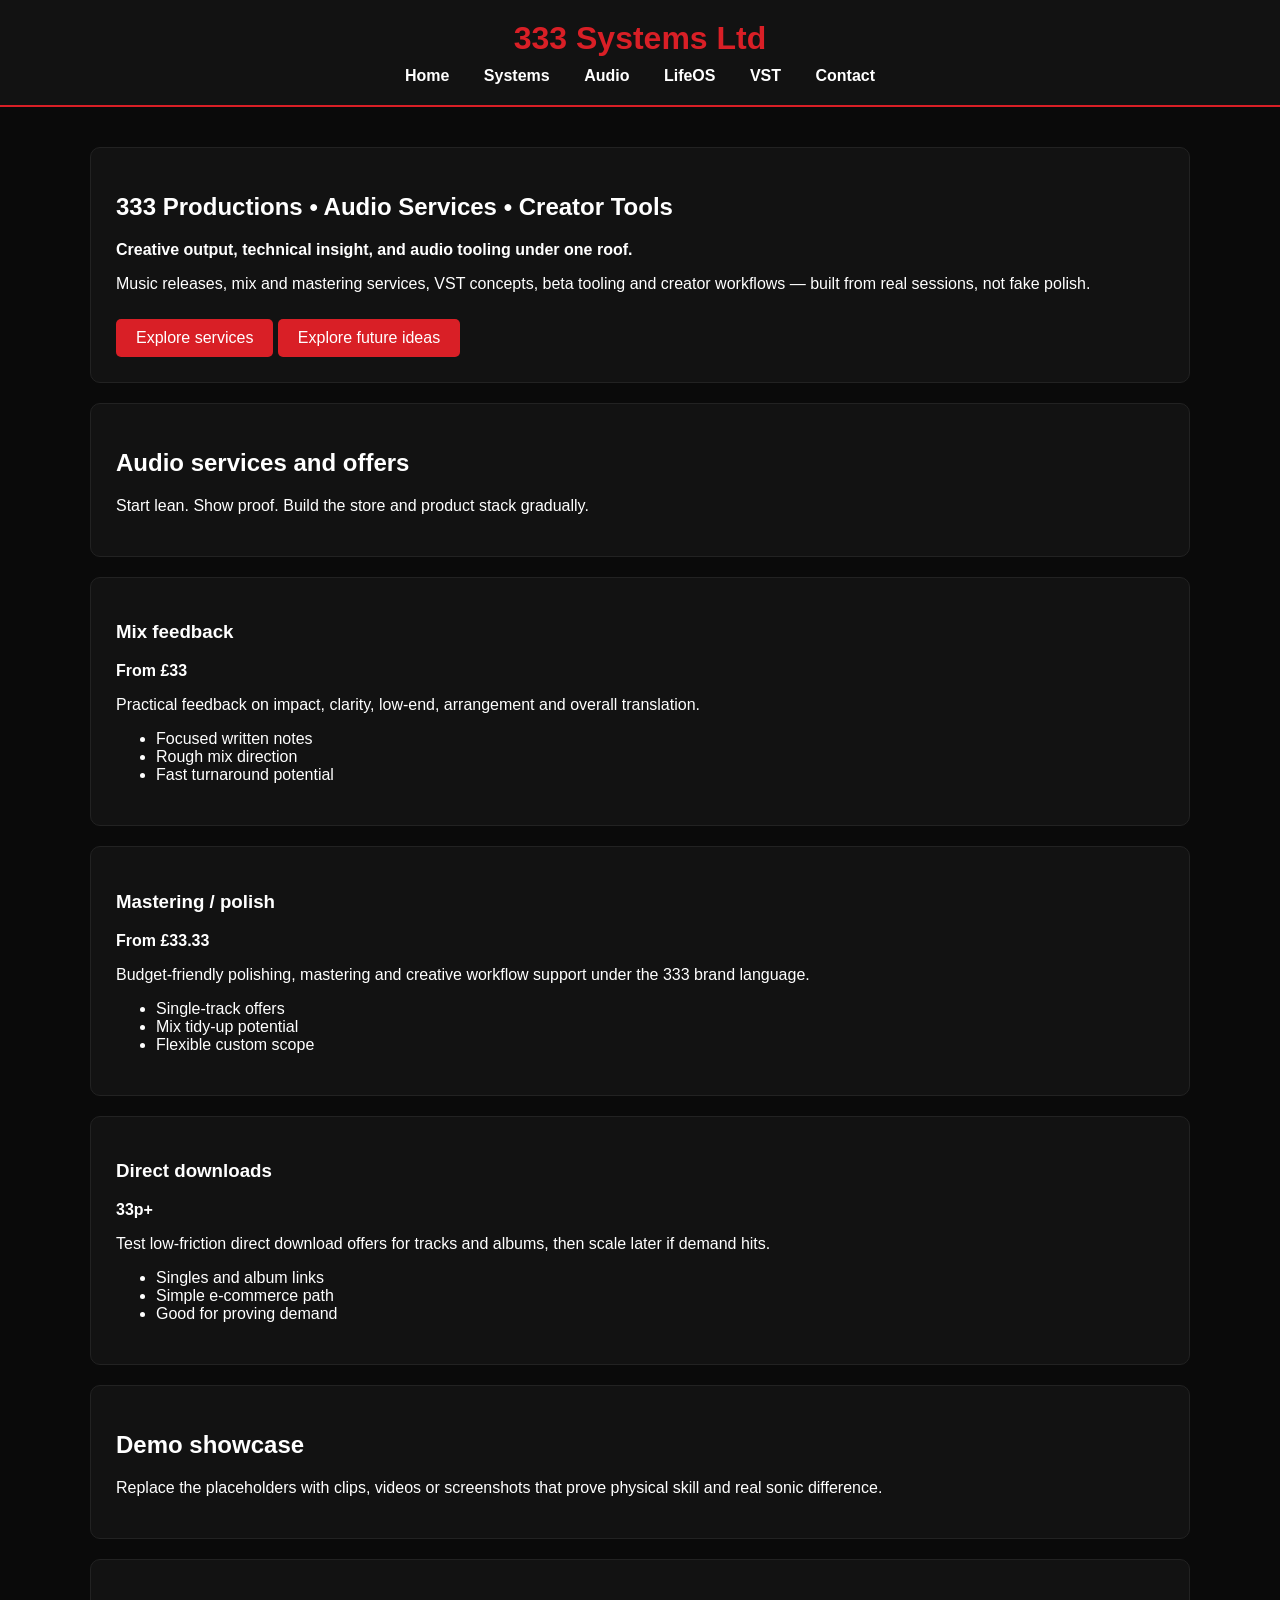
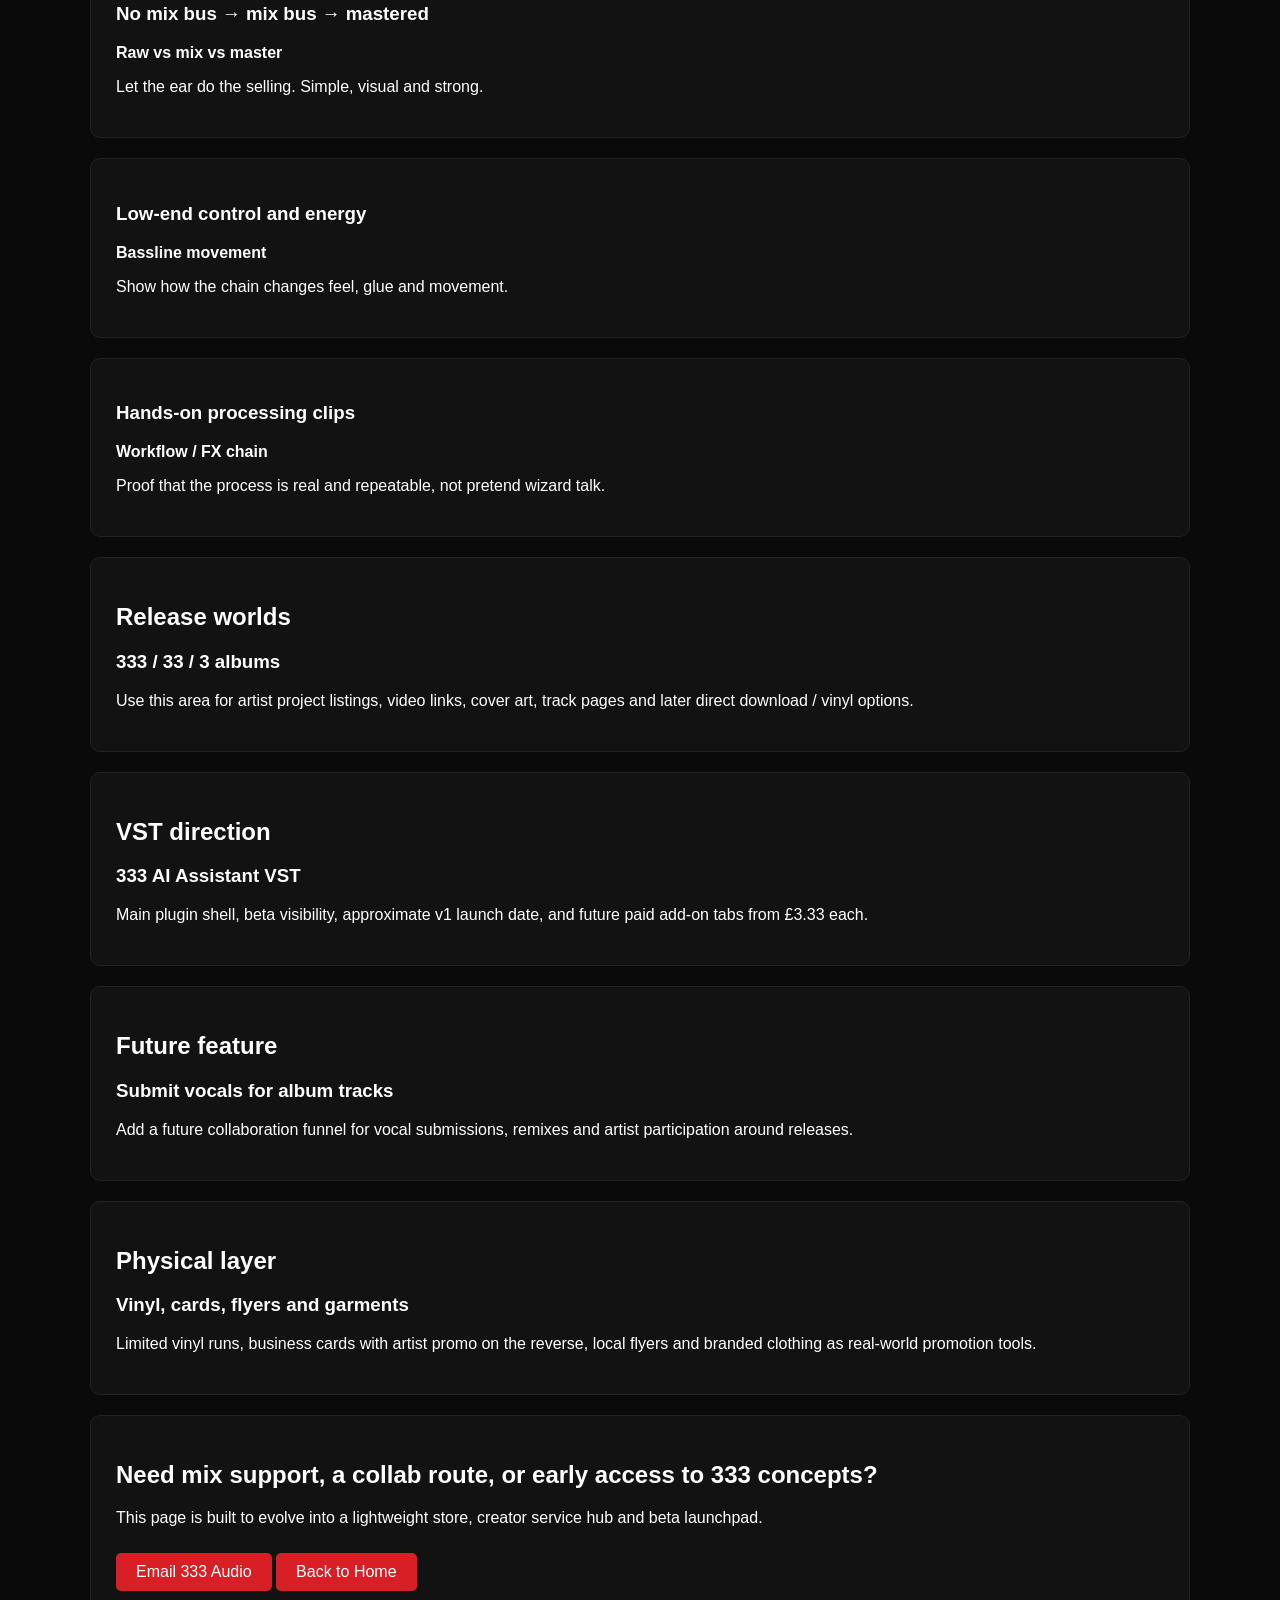
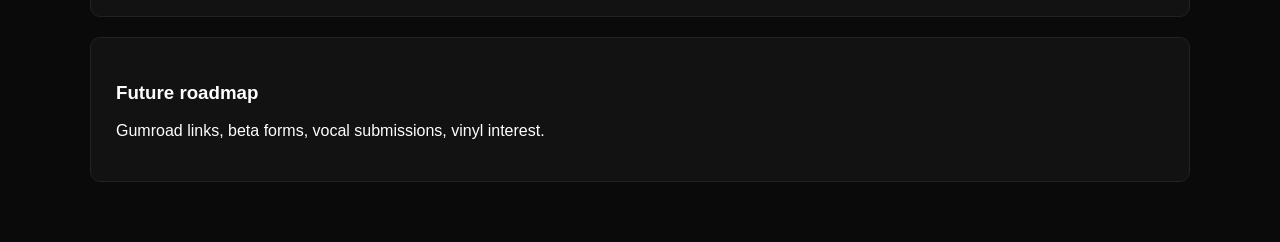
==== audio.html @ e54ff7f5 "Update audio.html" ====
<!DOCTYPE html>
<html lang="en">
<head>
    <meta charset="UTF-8">
    <meta name="viewport" content="width=device-width, initial-scale=1.0">
    <title>Audio - 333 Systems Ltd</title>
    <link rel="stylesheet" href="style.css">
</head>
<body>

<header>
    <h1>333 Systems Ltd</h1>
    <nav>
        <a href="index.html">Home</a>
        <a href="systems.html">Systems</a>
        <a href="audio.html">Audio</a>
        <a href="lifeos.html">LifeOS</a>
        <a href="vst.html">VST</a>
        <a href="contact.html">Contact</a>
    </nav>
</header>

<div class="container">

    <div class="card">
        <h2>333 Productions • Audio Services • Creator Tools</h2>
        <p><strong>Creative output, technical insight, and audio tooling under one roof.</strong></p>
        <p>Music releases, mix and mastering services, VST concepts, beta tooling and creator workflows — built from real sessions, not fake polish.</p>
        <a class="button" href="#services">Explore services</a>
        <a class="button" href="#future">Explore future ideas</a>
    </div>

    <div class="card" id="services">
        <h2>Audio services and offers</h2>
        <p>Start lean. Show proof. Build the store and product stack gradually.</p>
    </div>

    <div class="card">
        <h3>Mix feedback</h3>
        <p><strong>From £33</strong></p>
        <p>Practical feedback on impact, clarity, low-end, arrangement and overall translation.</p>
        <ul>
            <li>Focused written notes</li>
            <li>Rough mix direction</li>
            <li>Fast turnaround potential</li>
        </ul>
    </div>

    <div class="card">
        <h3>Mastering / polish</h3>
        <p><strong>From £33.33</strong></p>
        <p>Budget-friendly polishing, mastering and creative workflow support under the 333 brand language.</p>
        <ul>
            <li>Single-track offers</li>
            <li>Mix tidy-up potential</li>
            <li>Flexible custom scope</li>
        </ul>
    </div>

    <div class="card">
        <h3>Direct downloads</h3>
        <p><strong>33p+</strong></p>
        <p>Test low-friction direct download offers for tracks and albums, then scale later if demand hits.</p>
        <ul>
            <li>Singles and album links</li>
            <li>Simple e-commerce path</li>
            <li>Good for proving demand</li>
        </ul>
    </div>

    <div class="card">
        <h2>Demo showcase</h2>
        <p>Replace the placeholders with clips, videos or screenshots that prove physical skill and real sonic difference.</p>
    </div>

    <div class="card">
        <h3>No mix bus → mix bus → mastered</h3>
        <p><strong>Raw vs mix vs master</strong></p>
        <p>Let the ear do the selling. Simple, visual and strong.</p>
    </div>

    <div class="card">
        <h3>Low-end control and energy</h3>
        <p><strong>Bassline movement</strong></p>
        <p>Show how the chain changes feel, glue and movement.</p>
    </div>

    <div class="card">
        <h3>Hands-on processing clips</h3>
        <p><strong>Workflow / FX chain</strong></p>
        <p>Proof that the process is real and repeatable, not pretend wizard talk.</p>
    </div>

    <div class="card">
        <h2>Release worlds</h2>
        <h3>333 / 33 / 3 albums</h3>
        <p>Use this area for artist project listings, video links, cover art, track pages and later direct download / vinyl options.</p>
    </div>

    <div class="card">
        <h2>VST direction</h2>
        <h3>333 AI Assistant VST</h3>
        <p>Main plugin shell, beta visibility, approximate v1 launch date, and future paid add-on tabs from £3.33 each.</p>
    </div>

    <div class="card">
        <h2>Future feature</h2>
        <h3>Submit vocals for album tracks</h3>
        <p>Add a future collaboration funnel for vocal submissions, remixes and artist participation around releases.</p>
    </div>

    <div class="card">
        <h2>Physical layer</h2>
        <h3>Vinyl, cards, flyers and garments</h3>
        <p>Limited vinyl runs, business cards with artist promo on the reverse, local flyers and branded clothing as real-world promotion tools.</p>
    </div>

    <div class="card" id="future">
        <h2>Need mix support, a collab route, or early access to 333 concepts?</h2>
        <p>This page is built to evolve into a lightweight store, creator service hub and beta launchpad.</p>
        <a class="button" href="contact.html">Email 333 Audio</a>
        <a class="button" href="index.html">Back to Home</a>
    </div>

    <div class="card">
        <h3>Future roadmap</h3>
        <p>Gumroad links, beta forms, vocal submissions, vinyl interest.</p>
    </div>

</div>

</body>
</html>
---- style.css ----
body {
    margin: 0;
    font-family: Arial, sans-serif;
    background-color: #0A0A0A;
    color: #ffffff;
}

header {
    background: #121212;
    padding: 20px;
    text-align: center;
    border-bottom: 2px solid #D91F26;
}

header h1 {
    margin: 0;
    color: #D91F26;
}

nav {
    margin-top: 10px;
}

nav a {
    color: #ffffff;
    margin: 0 15px;
    text-decoration: none;
    font-weight: bold;
}

nav a:hover {
    color: #D91F26;
}

.container {
    padding: 40px;
    max-width: 1100px;
    margin: auto;
}

.card {
    background: #121212;
    padding: 25px;
    margin-bottom: 20px;
    border-radius: 10px;
    border: 1px solid #222;
}

.button {
    display: inline-block;
    padding: 10px 20px;
    background: #D91F26;
    color: #fff;
    text-decoration: none;
    border-radius: 5px;
    margin-top: 10px;
}

.button:hover {
    background: #b8171c;
}
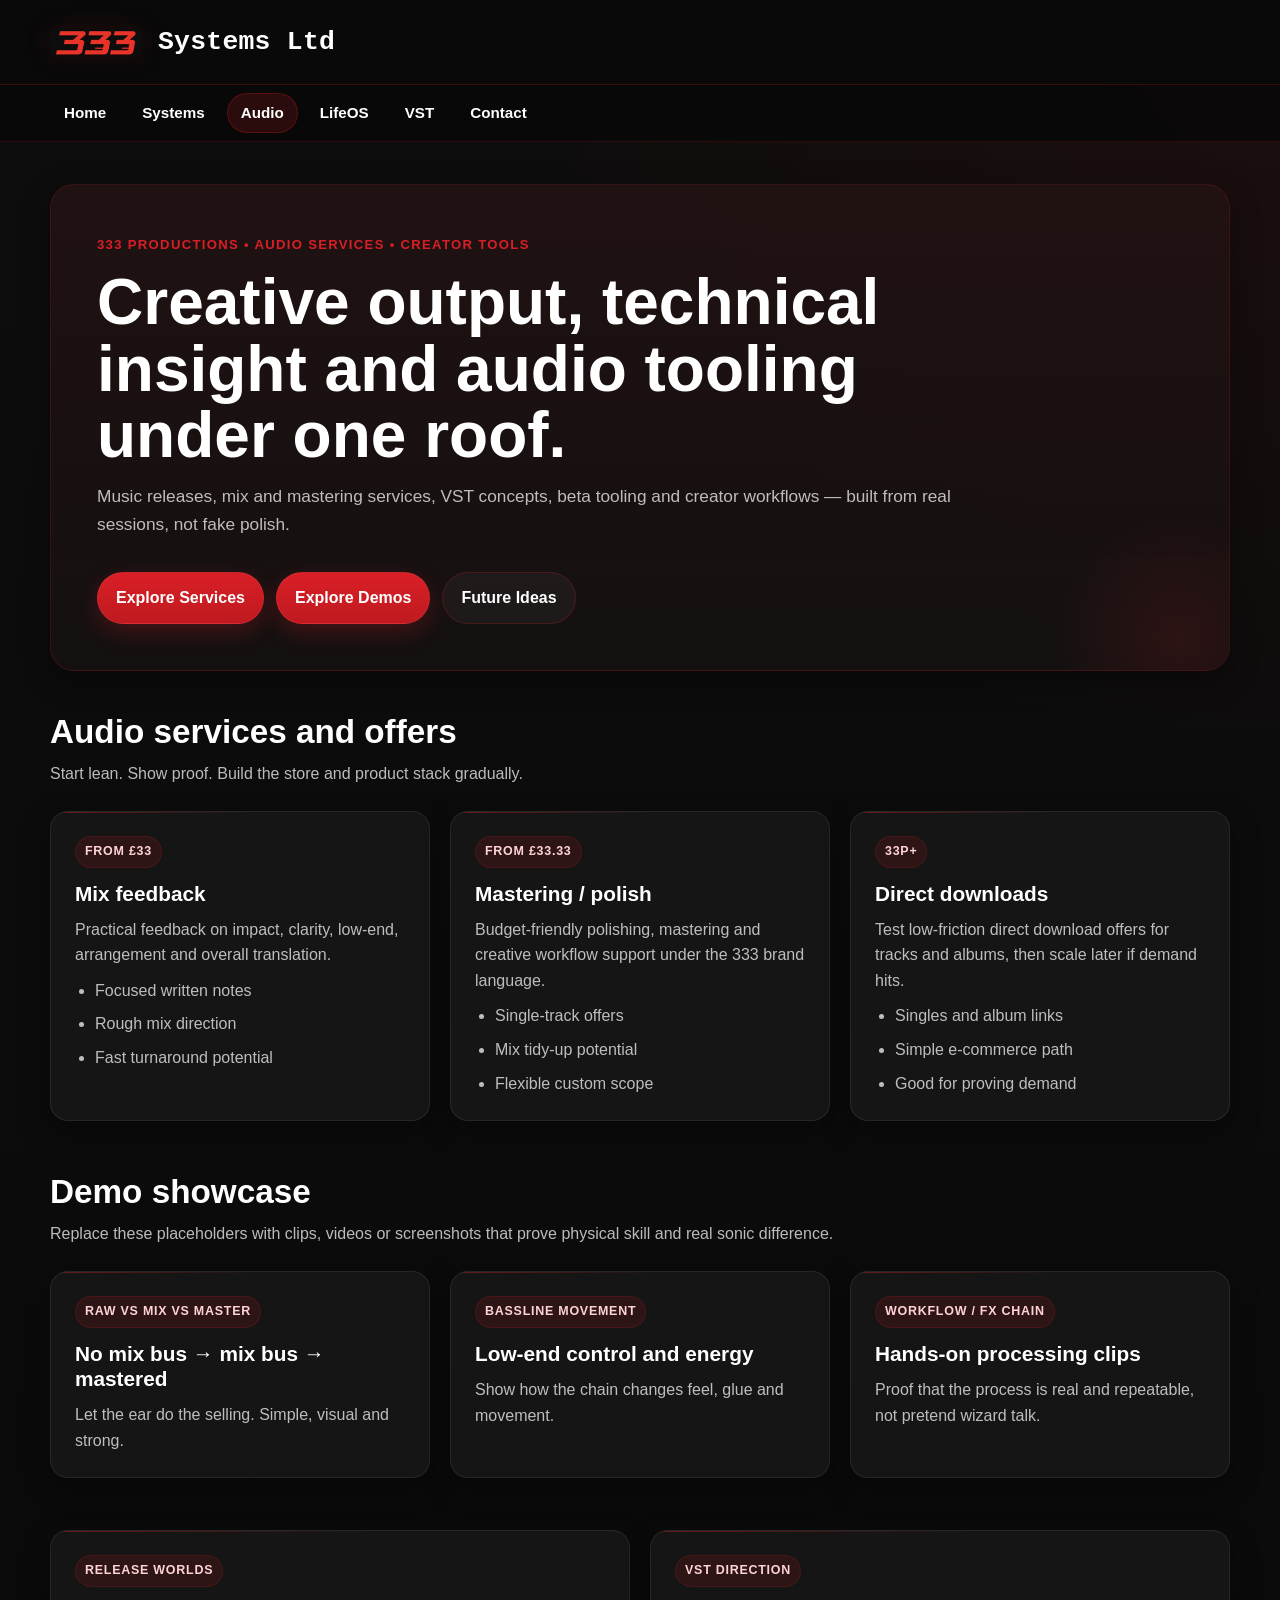
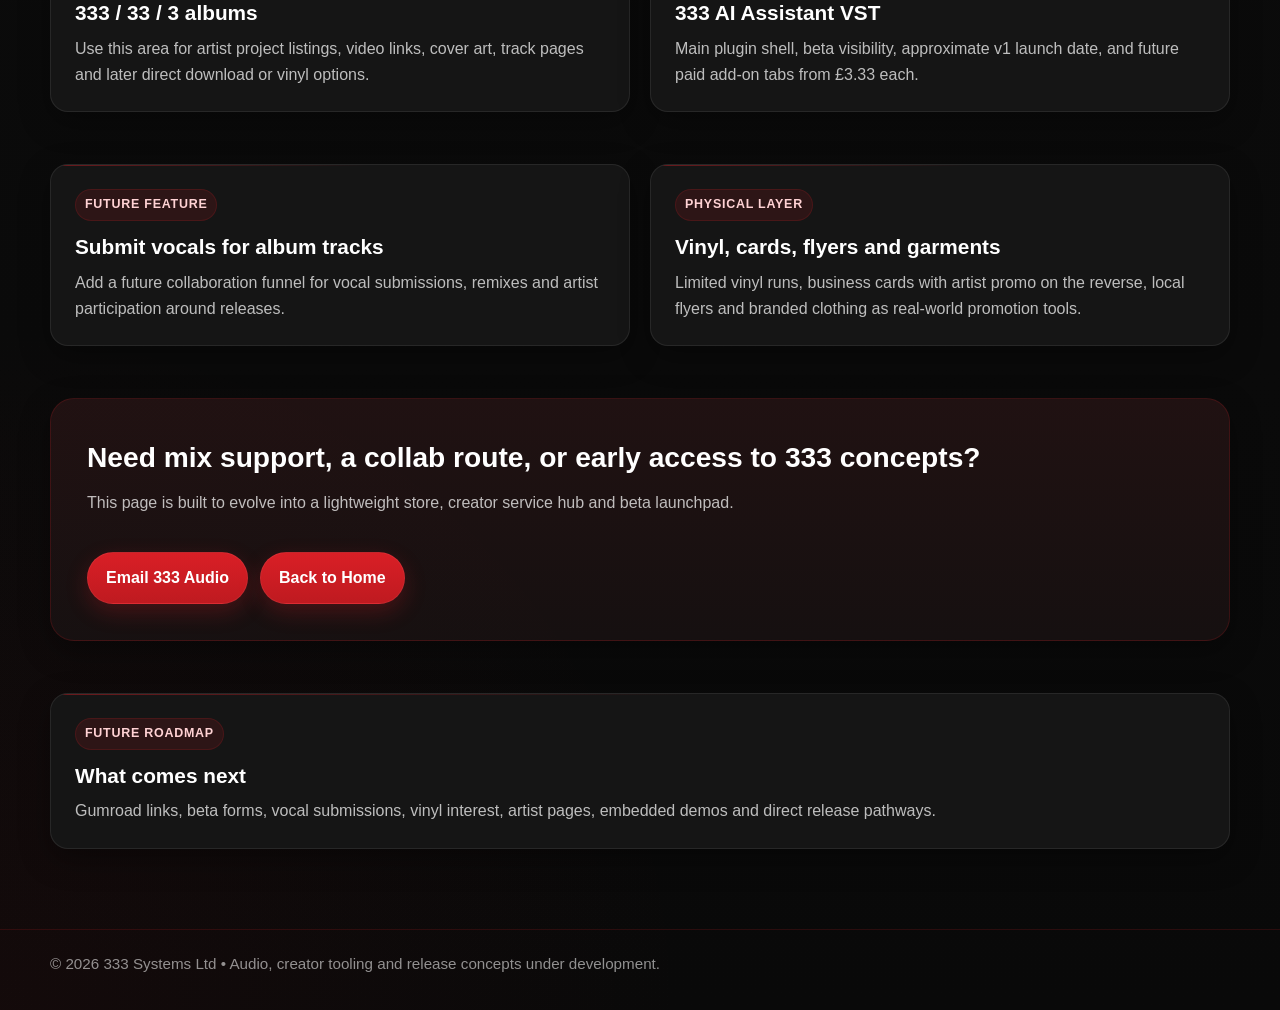
==== commit d3f705dd: "Refactor audio.html structure and content" ====
--- a/audio.html
+++ b/audio.html
@@ -1,133 +1,213 @@
 <!DOCTYPE html>
 <html lang="en">
 <head>
-    <meta charset="UTF-8">
-    <meta name="viewport" content="width=device-width, initial-scale=1.0">
-    <title>Audio - 333 Systems Ltd</title>
-    <link rel="stylesheet" href="style.css">
+  <meta charset="UTF-8" />
+  <meta name="viewport" content="width=device-width, initial-scale=1.0" />
+  <title>Audio - 333 Systems Ltd</title>
+  <link rel="stylesheet" href="style.css" />
 </head>
 <body>
 
-<header>
-    <h1>333 Systems Ltd</h1>
-    <nav>
-        <a href="index.html">Home</a>
-        <a href="systems.html">Systems</a>
-        <a href="audio.html">Audio</a>
-        <a href="lifeos.html">LifeOS</a>
-        <a href="vst.html">VST</a>
-        <a href="contact.html">Contact</a>
+<header class="topbar brand-only">
+  <div class="wrap topbar-inner">
+    <div class="brand">
+      <img src="images/333-logo.png" class="brand-mark" alt="333 Systems logo">
+      <div class="brand-text">Systems Ltd</div>
+    </div>
+  </div>
+</header>
+
+<div class="subnav-bar">
+  <div class="wrap subnav-inner">
+    <nav class="subnav">
+      <a href="index.html">Home</a>
+      <a href="systems.html">Systems</a>
+      <a href="audio.html" class="active">Audio</a>
+      <a href="lifeos.html">LifeOS</a>
+      <a href="vst.html">VST</a>
+      <a href="contact.html">Contact</a>
     </nav>
-</header>
-
-<div class="container">
-
-    <div class="card">
-        <h2>333 Productions • Audio Services • Creator Tools</h2>
-        <p><strong>Creative output, technical insight, and audio tooling under one roof.</strong></p>
-        <p>Music releases, mix and mastering services, VST concepts, beta tooling and creator workflows — built from real sessions, not fake polish.</p>
-        <a class="button" href="#services">Explore services</a>
-        <a class="button" href="#future">Explore future ideas</a>
-    </div>
-
-    <div class="card" id="services">
-        <h2>Audio services and offers</h2>
-        <p>Start lean. Show proof. Build the store and product stack gradually.</p>
-    </div>
-
-    <div class="card">
-        <h3>Mix feedback</h3>
-        <p><strong>From £33</strong></p>
-        <p>Practical feedback on impact, clarity, low-end, arrangement and overall translation.</p>
-        <ul>
+  </div>
+</div>
+
+<main>
+
+  <section class="hero">
+    <div class="wrap">
+      <div class="hero-panel">
+        <div class="eyebrow">333 Productions • Audio Services • Creator Tools</div>
+        <h1>Creative output, technical insight and audio tooling under one roof.</h1>
+        <p>
+          Music releases, mix and mastering services, VST concepts, beta tooling and
+          creator workflows — built from real sessions, not fake polish.
+        </p>
+
+        <div class="hero-actions">
+          <a class="button" href="#services">Explore Services</a>
+          <a class="button" href="#showcase">Explore Demos</a>
+          <a class="button button-secondary" href="#future">Future Ideas</a>
+        </div>
+      </div>
+    </div>
+  </section>
+
+  <section class="section" id="services">
+    <div class="wrap">
+      <h2 class="section-title">Audio services and offers</h2>
+      <p class="section-intro">
+        Start lean. Show proof. Build the store and product stack gradually.
+      </p>
+
+      <div class="grid grid-3">
+        <div class="card">
+          <div class="pill">From £33</div>
+          <h3>Mix feedback</h3>
+          <p>
+            Practical feedback on impact, clarity, low-end, arrangement and overall translation.
+          </p>
+          <ul class="list">
             <li>Focused written notes</li>
             <li>Rough mix direction</li>
             <li>Fast turnaround potential</li>
-        </ul>
-    </div>
-
-    <div class="card">
-        <h3>Mastering / polish</h3>
-        <p><strong>From £33.33</strong></p>
-        <p>Budget-friendly polishing, mastering and creative workflow support under the 333 brand language.</p>
-        <ul>
+          </ul>
+        </div>
+
+        <div class="card">
+          <div class="pill">From £33.33</div>
+          <h3>Mastering / polish</h3>
+          <p>
+            Budget-friendly polishing, mastering and creative workflow support under the 333 brand language.
+          </p>
+          <ul class="list">
             <li>Single-track offers</li>
             <li>Mix tidy-up potential</li>
             <li>Flexible custom scope</li>
-        </ul>
-    </div>
-
-    <div class="card">
-        <h3>Direct downloads</h3>
-        <p><strong>33p+</strong></p>
-        <p>Test low-friction direct download offers for tracks and albums, then scale later if demand hits.</p>
-        <ul>
+          </ul>
+        </div>
+
+        <div class="card">
+          <div class="pill">33p+</div>
+          <h3>Direct downloads</h3>
+          <p>
+            Test low-friction direct download offers for tracks and albums, then scale later if demand hits.
+          </p>
+          <ul class="list">
             <li>Singles and album links</li>
             <li>Simple e-commerce path</li>
             <li>Good for proving demand</li>
-        </ul>
-    </div>
-
-    <div class="card">
-        <h2>Demo showcase</h2>
-        <p>Replace the placeholders with clips, videos or screenshots that prove physical skill and real sonic difference.</p>
-    </div>
-
-    <div class="card">
-        <h3>No mix bus → mix bus → mastered</h3>
-        <p><strong>Raw vs mix vs master</strong></p>
-        <p>Let the ear do the selling. Simple, visual and strong.</p>
-    </div>
-
-    <div class="card">
-        <h3>Low-end control and energy</h3>
-        <p><strong>Bassline movement</strong></p>
-        <p>Show how the chain changes feel, glue and movement.</p>
-    </div>
-
-    <div class="card">
-        <h3>Hands-on processing clips</h3>
-        <p><strong>Workflow / FX chain</strong></p>
-        <p>Proof that the process is real and repeatable, not pretend wizard talk.</p>
-    </div>
-
-    <div class="card">
-        <h2>Release worlds</h2>
+          </ul>
+        </div>
+      </div>
+    </div>
+  </section>
+
+  <section class="section" id="showcase">
+    <div class="wrap">
+      <h2 class="section-title">Demo showcase</h2>
+      <p class="section-intro">
+        Replace these placeholders with clips, videos or screenshots that prove physical skill and real sonic difference.
+      </p>
+
+      <div class="grid grid-3">
+        <div class="card">
+          <div class="pill">Raw vs Mix vs Master</div>
+          <h3>No mix bus → mix bus → mastered</h3>
+          <p>
+            Let the ear do the selling. Simple, visual and strong.
+          </p>
+        </div>
+
+        <div class="card">
+          <div class="pill">Bassline Movement</div>
+          <h3>Low-end control and energy</h3>
+          <p>
+            Show how the chain changes feel, glue and movement.
+          </p>
+        </div>
+
+        <div class="card">
+          <div class="pill">Workflow / FX Chain</div>
+          <h3>Hands-on processing clips</h3>
+          <p>
+            Proof that the process is real and repeatable, not pretend wizard talk.
+          </p>
+        </div>
+      </div>
+    </div>
+  </section>
+
+  <section class="section">
+    <div class="wrap grid grid-2">
+      <div class="card">
+        <div class="pill">Release worlds</div>
         <h3>333 / 33 / 3 albums</h3>
-        <p>Use this area for artist project listings, video links, cover art, track pages and later direct download / vinyl options.</p>
-    </div>
-
-    <div class="card">
-        <h2>VST direction</h2>
+        <p>
+          Use this area for artist project listings, video links, cover art, track pages and later direct download or vinyl options.
+        </p>
+      </div>
+
+      <div class="card">
+        <div class="pill">VST direction</div>
         <h3>333 AI Assistant VST</h3>
-        <p>Main plugin shell, beta visibility, approximate v1 launch date, and future paid add-on tabs from £3.33 each.</p>
-    </div>
-
-    <div class="card">
-        <h2>Future feature</h2>
+        <p>
+          Main plugin shell, beta visibility, approximate v1 launch date, and future paid add-on tabs from £3.33 each.
+        </p>
+      </div>
+    </div>
+  </section>
+
+  <section class="section">
+    <div class="wrap grid grid-2">
+      <div class="card">
+        <div class="pill">Future feature</div>
         <h3>Submit vocals for album tracks</h3>
-        <p>Add a future collaboration funnel for vocal submissions, remixes and artist participation around releases.</p>
-    </div>
-
-    <div class="card">
-        <h2>Physical layer</h2>
+        <p>
+          Add a future collaboration funnel for vocal submissions, remixes and artist participation around releases.
+        </p>
+      </div>
+
+      <div class="card">
+        <div class="pill">Physical layer</div>
         <h3>Vinyl, cards, flyers and garments</h3>
-        <p>Limited vinyl runs, business cards with artist promo on the reverse, local flyers and branded clothing as real-world promotion tools.</p>
-    </div>
-
-    <div class="card" id="future">
-        <h2>Need mix support, a collab route, or early access to 333 concepts?</h2>
-        <p>This page is built to evolve into a lightweight store, creator service hub and beta launchpad.</p>
-        <a class="button" href="contact.html">Email 333 Audio</a>
-        <a class="button" href="index.html">Back to Home</a>
-    </div>
-
-    <div class="card">
-        <h3>Future roadmap</h3>
-        <p>Gumroad links, beta forms, vocal submissions, vinyl interest.</p>
-    </div>
-
-</div>
+        <p>
+          Limited vinyl runs, business cards with artist promo on the reverse, local flyers and branded clothing as real-world promotion tools.
+        </p>
+      </div>
+    </div>
+  </section>
+
+  <section class="section" id="future">
+    <div class="wrap">
+      <div class="cta">
+        <h3>Need mix support, a collab route, or early access to 333 concepts?</h3>
+        <p>
+          This page is built to evolve into a lightweight store, creator service hub and beta launchpad.
+        </p>
+        <div class="hero-actions">
+          <a class="button" href="contact.html">Email 333 Audio</a>
+          <a class="button" href="index.html">Back to Home</a>
+        </div>
+      </div>
+    </div>
+  </section>
+
+  <section class="section">
+    <div class="wrap">
+      <div class="card">
+        <div class="pill">Future roadmap</div>
+        <h3>What comes next</h3>
+        <p>
+          Gumroad links, beta forms, vocal submissions, vinyl interest, artist pages, embedded demos and direct release pathways.
+        </p>
+      </div>
+    </div>
+  </section>
+
+</main>
+
+<footer>
+  <div class="wrap">© 2026 333 Systems Ltd • Audio, creator tooling and release concepts under development.</div>
+</footer>
 
 </body>
 </html>
--- a/style.css
+++ b/style.css
@@ -1,61 +1,474 @@
+:root {
+    --bg: #0A0A0A;
+    --bg-soft: #121212;
+    --panel: rgba(18, 18, 18, 0.88);
+    --panel-strong: rgba(22, 22, 22, 0.96);
+    --border: rgba(217, 31, 38, 0.18);
+    --border-soft: rgba(255, 255, 255, 0.08);
+    --text: #ffffff;
+    --muted: rgba(255, 255, 255, 0.72);
+    --muted-soft: rgba(255, 255, 255, 0.55);
+    --red: #D91F26;
+    --red-dark: #b8171c;
+    --red-glow: rgba(217, 31, 38, 0.18);
+    --max-width: 1180px;
+    --radius: 18px;
+    --radius-sm: 12px;
+    --shadow: 0 10px 30px rgba(0, 0, 0, 0.35);
+}
+
+* {
+    box-sizing: border-box;
+}
+
+html {
+    scroll-behavior: smooth;
+}
+
 body {
     margin: 0;
     font-family: Arial, sans-serif;
-    background-color: #0A0A0A;
-    color: #ffffff;
-}
-
-header {
-    background: #121212;
-    padding: 20px;
-    text-align: center;
-    border-bottom: 2px solid #D91F26;
-}
-
-header h1 {
+    background:
+        radial-gradient(circle at top right, rgba(217, 31, 38, 0.08), transparent 28%),
+        radial-gradient(circle at bottom left, rgba(217, 31, 38, 0.05), transparent 24%),
+        linear-gradient(180deg, #0d0d0d 0%, #090909 100%);
+    color: var(--text);
+    line-height: 1.6;
+}
+
+/* Layout */
+.wrap,
+.container {
+    width: min(var(--max-width), calc(100% - 40px));
+    margin: 0 auto;
+}
+
+.container {
+    padding: 40px 0 64px;
+}
+
+main {
+    display: block;
+}
+
+section {
+    position: relative;
+}
+
+.section {
+    padding: 20px 0 32px;
+}
+
+.section-title {
+    margin: 0 0 10px;
+    font-size: clamp(1.65rem, 2.6vw, 2.2rem);
+    line-height: 1.15;
+    color: var(--text);
+}
+
+.section-intro {
+    margin: 0 0 24px;
+    max-width: 820px;
+    color: var(--muted);
+    font-size: 1rem;
+}
+
+/* Header */
+.topbar {
+    position: sticky;
+    top: 0;
+    z-index: 1000;
+    background: rgba(10, 10, 10, 0.96);
+    border-bottom: 1px solid rgba(217, 31, 38, 0.22);
+    backdrop-filter: blur(10px);
+}
+
+.topbar-inner {
+    min-height: 84px;
+    display: flex;
+    align-items: center;
+    padding: 10px 0;
+}
+
+.brand {
+    display: flex;
+    align-items: center;
+    gap: 16px;
+}
+
+.brand-mark {
+    width: 92px;
+    height: auto;
+    object-fit: contain;
+    display: block;
+    filter: drop-shadow(0 0 12px rgba(217, 31, 38, 0.12));
+}
+
+.brand-text {
+    font-size: 1.65rem;
+    font-weight: 700;
+    font-family: Consolas, "Courier New", monospace;
+    letter-spacing: 0.01em;
+    line-height: 1;
+}
+
+.mono {
+    color: var(--red);
+    font-family: Consolas, "Courier New", monospace;
+}
+
+/* Subnav */
+.subnav-bar {
+    border-bottom: 1px solid rgba(217, 31, 38, 0.18);
+    background: rgba(8, 8, 8, 0.9);
+}
+
+.subnav-inner {
+    min-height: 54px;
+    display: flex;
+    align-items: center;
+    padding: 8px 0;
+}
+
+.subnav {
+    display: flex;
+    gap: 8px;
+    flex-wrap: wrap;
+}
+
+.subnav a {
+    color: var(--text);
+    text-decoration: none;
+    font-weight: 700;
+    font-size: 0.95rem;
+    padding: 8px 14px;
+    border-radius: 999px;
+    transition: all 0.2s ease;
+}
+
+.subnav a:hover,
+.subnav a.active {
+    background: rgba(217, 31, 38, 0.16);
+    box-shadow: inset 0 0 0 1px rgba(217, 31, 38, 0.25);
+}
+
+/* Hero */
+.hero {
+    padding: 42px 0 22px;
+}
+
+.hero-panel {
+    background:
+        linear-gradient(180deg, rgba(217, 31, 38, 0.08), rgba(217, 31, 38, 0.02)),
+        var(--panel);
+    border: 1px solid var(--border);
+    border-radius: 24px;
+    padding: clamp(28px, 4vw, 46px);
+    box-shadow: var(--shadow);
+    position: relative;
+    overflow: hidden;
+}
+
+.hero-panel::after {
+    content: "";
+    position: absolute;
+    inset: auto -80px -100px auto;
+    width: 260px;
+    height: 260px;
+    background: radial-gradient(circle, rgba(217, 31, 38, 0.12), transparent 68%);
+    pointer-events: none;
+}
+
+.eyebrow {
+    display: inline-block;
+    margin-bottom: 14px;
+    color: var(--red);
+    font-size: 0.82rem;
+    font-weight: 700;
+    letter-spacing: 0.1em;
+    text-transform: uppercase;
+}
+
+.hero h1,
+.hero-panel h1 {
+    margin: 0 0 14px;
+    font-size: clamp(2.7rem, 5vw, 4.25rem);
+    line-height: 1.04;
+    max-width: 900px;
+}
+
+.hero p,
+.hero-panel p {
     margin: 0;
-    color: #D91F26;
-}
-
-nav {
-    margin-top: 10px;
-}
-
-nav a {
-    color: #ffffff;
-    margin: 0 15px;
-    text-decoration: none;
-    font-weight: bold;
-}
-
-nav a:hover {
-    color: #D91F26;
-}
-
-.container {
-    padding: 40px;
-    max-width: 1100px;
-    margin: auto;
-}
-
+    max-width: 860px;
+    color: var(--muted);
+    font-size: clamp(1rem, 1.6vw, 1.08rem);
+}
+
+.hero-actions {
+    display: flex;
+    flex-wrap: wrap;
+    gap: 12px;
+    margin-top: 24px;
+}
+
+/* Grid */
+.grid {
+    display: grid;
+    gap: 20px;
+}
+
+.grid-2 {
+    grid-template-columns: repeat(2, minmax(0, 1fr));
+}
+
+.grid-3 {
+    grid-template-columns: repeat(3, minmax(0, 1fr));
+}
+
+/* Special project stack */
+.projects-stack {
+    display: grid;
+    grid-template-columns: 1fr;
+    gap: 22px;
+}
+
+.projects-stack .card {
+    margin-bottom: 0;
+}
+
+/* Cards */
 .card {
-    background: #121212;
-    padding: 25px;
+    background: var(--panel-strong);
+    padding: 24px;
     margin-bottom: 20px;
-    border-radius: 10px;
-    border: 1px solid #222;
-}
-
+    border-radius: var(--radius);
+    border: 1px solid var(--border-soft);
+    box-shadow: var(--shadow);
+    position: relative;
+    overflow: hidden;
+}
+
+.grid .card {
+    margin-bottom: 0;
+}
+
+.card::before {
+    content: "";
+    position: absolute;
+    inset: 0 0 auto 0;
+    height: 1px;
+    background: linear-gradient(90deg, rgba(217, 31, 38, 0.45), transparent 55%);
+}
+
+.card h2,
+.card h3 {
+    margin-top: 0;
+    line-height: 1.2;
+}
+
+.card h2 {
+    margin-bottom: 10px;
+    font-size: 1.5rem;
+}
+
+.card h3 {
+    margin-bottom: 10px;
+    font-size: 1.3rem;
+}
+
+.card p {
+    margin: 0;
+    color: var(--muted);
+}
+
+.card p + p {
+    margin-top: 12px;
+}
+
+.card img {
+    display: block;
+    width: 100%;
+    height: auto;
+    margin-top: 16px;
+    border-radius: 12px;
+    border: 1px solid rgba(255, 255, 255, 0.08);
+    background: #0f0f0f;
+}
+
+/* Pill */
+.pill {
+    display: inline-flex;
+    align-items: center;
+    padding: 6px 10px;
+    margin-bottom: 14px;
+    border-radius: 999px;
+    background: rgba(217, 31, 38, 0.12);
+    color: #ffd2d4;
+    font-size: 0.78rem;
+    font-weight: 700;
+    letter-spacing: 0.06em;
+    text-transform: uppercase;
+    box-shadow: inset 0 0 0 1px rgba(217, 31, 38, 0.16);
+}
+
+/* Buttons */
 .button {
-    display: inline-block;
-    padding: 10px 20px;
-    background: #D91F26;
+    display: inline-flex;
+    align-items: center;
+    justify-content: center;
+    padding: 12px 18px;
+    background: linear-gradient(180deg, var(--red), #bf1a20);
     color: #fff;
     text-decoration: none;
-    border-radius: 5px;
+    border-radius: 999px;
     margin-top: 10px;
+    font-weight: 700;
+    border: 1px solid rgba(255, 255, 255, 0.06);
+    box-shadow: 0 8px 22px rgba(217, 31, 38, 0.24);
+    transition: transform 0.16s ease, box-shadow 0.16s ease, background 0.16s ease;
 }
 
 .button:hover {
-    background: #b8171c;
-}
+    background: linear-gradient(180deg, #e3252d, var(--red-dark));
+    transform: translateY(-1px);
+    box-shadow: 0 10px 28px rgba(217, 31, 38, 0.3);
+}
+
+.button-secondary {
+    background: rgba(255, 255, 255, 0.04);
+    border: 1px solid rgba(217, 31, 38, 0.22);
+    box-shadow: none;
+}
+
+.button-secondary:hover {
+    background: rgba(217, 31, 38, 0.12);
+    box-shadow: inset 0 0 0 1px rgba(217, 31, 38, 0.16);
+    transform: translateY(-1px);
+}
+
+/* CTA */
+.cta {
+    background:
+        linear-gradient(180deg, rgba(217, 31, 38, 0.08), rgba(217, 31, 38, 0.03)),
+        rgba(18, 18, 18, 0.9);
+    border: 1px solid var(--border);
+    border-radius: 24px;
+    padding: clamp(24px, 3.2vw, 36px);
+    box-shadow: var(--shadow);
+}
+
+.cta h3 {
+    margin: 0 0 10px;
+    font-size: clamp(1.4rem, 2.2vw, 2rem);
+}
+
+.cta p {
+    margin: 0;
+    color: var(--muted);
+}
+
+.cta .hero-actions,
+.cta .button {
+    margin-top: 18px;
+}
+
+/* Lists */
+ul,
+ol {
+    padding-left: 20px;
+    color: var(--muted);
+}
+
+li + li {
+    margin-top: 8px;
+}
+
+.list {
+    margin: 10px 0 0;
+    padding-left: 20px;
+    color: var(--muted);
+}
+
+/* Footer */
+footer {
+    border-top: 1px solid rgba(217, 31, 38, 0.16);
+    margin-top: 28px;
+    padding: 22px 0 34px;
+    color: var(--muted-soft);
+    font-size: 0.95rem;
+}
+
+footer .wrap {
+    width: min(var(--max-width), calc(100% - 40px));
+    margin: 0 auto;
+}
+
+/* Utilities */
+.container .card h2:first-child,
+.container .card h3:first-child {
+    margin-top: 0;
+}
+
+a {
+    color: inherit;
+}
+
+strong {
+    color: var(--text);
+}
+
+/* Responsive */
+@media (max-width: 980px) {
+    .grid-2,
+    .grid-3 {
+        grid-template-columns: 1fr;
+    }
+
+    .hero {
+        padding-top: 34px;
+    }
+
+    .brand-mark {
+        width: 78px;
+    }
+
+    .brand-text {
+        font-size: 1.35rem;
+    }
+}
+
+@media (max-width: 640px) {
+    .wrap,
+    .container,
+    footer .wrap {
+        width: min(var(--max-width), calc(100% - 24px));
+    }
+
+    .hero-panel,
+    .cta,
+    .card {
+        border-radius: 18px;
+    }
+
+    .brand-mark {
+        width: 64px;
+    }
+
+    .brand-text {
+        font-size: 1.1rem;
+    }
+
+    .subnav a {
+        padding: 9px 10px;
+        font-size: 0.92rem;
+    }
+
+    .button {
+        width: 100%;
+    }
+
+    .hero-actions {
+        flex-direction: column;
+    }
+}
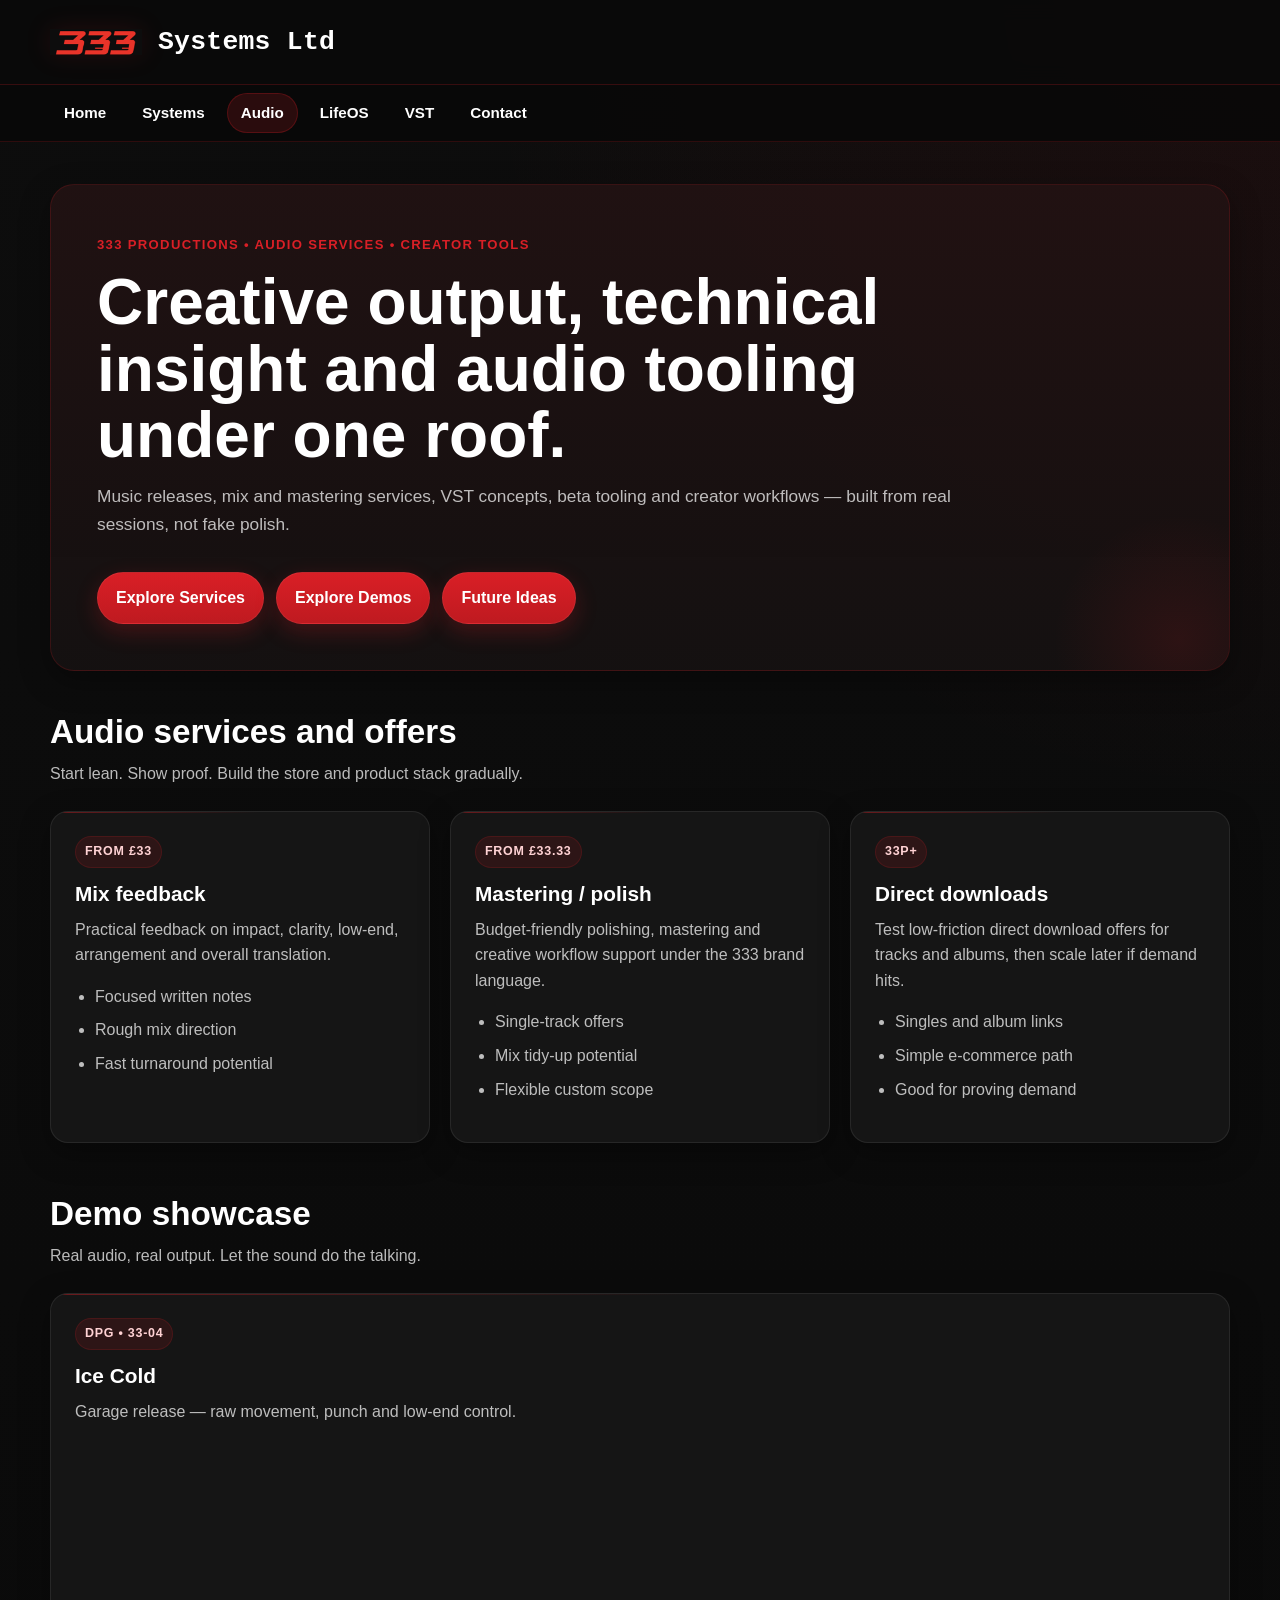
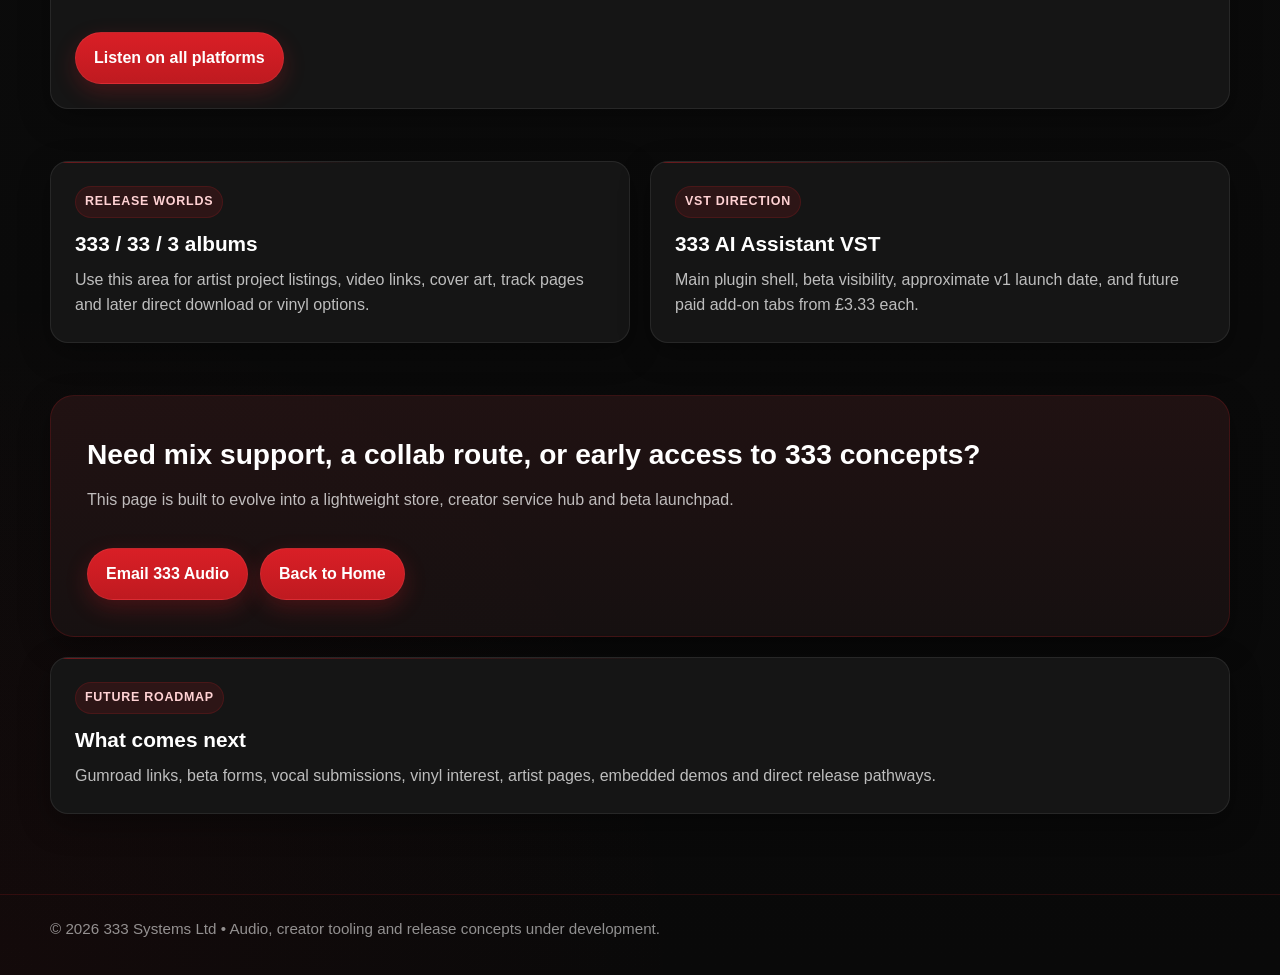
==== commit 1b28f643: "Refactor HTML structure and comments in audio.html" ====
--- a/audio.html
+++ b/audio.html
@@ -1,212 +1,218 @@
 <!DOCTYPE html>
 <html lang="en">
 <head>
-  <meta charset="UTF-8" />
-  <meta name="viewport" content="width=device-width, initial-scale=1.0" />
-  <title>Audio - 333 Systems Ltd</title>
-  <link rel="stylesheet" href="style.css" />
+    <meta charset="UTF-8">
+    <meta name="viewport" content="width=device-width, initial-scale=1.0">
+    <title>Audio - 333 Systems Ltd</title>
+    <link rel="stylesheet" href="style.css">
 </head>
 <body>
 
+<!-- TOPBAR (brand only) -->
 <header class="topbar brand-only">
-  <div class="wrap topbar-inner">
-    <div class="brand">
-      <img src="images/333-logo.png" class="brand-mark" alt="333 Systems logo">
-      <div class="brand-text">Systems Ltd</div>
-    </div>
-  </div>
+    <div class="wrap topbar-inner">
+        <div class="brand">
+            <img src="images/333-logo.png" class="brand-mark" alt="333 Systems logo">
+            <div class="brand-text">Systems Ltd</div>
+        </div>
+    </div>
 </header>
 
+<!-- SUB NAV -->
 <div class="subnav-bar">
-  <div class="wrap subnav-inner">
-    <nav class="subnav">
-      <a href="index.html">Home</a>
-      <a href="systems.html">Systems</a>
-      <a href="audio.html" class="active">Audio</a>
-      <a href="lifeos.html">LifeOS</a>
-      <a href="vst.html">VST</a>
-      <a href="contact.html">Contact</a>
-    </nav>
-  </div>
+    <div class="wrap subnav-inner">
+        <nav class="subnav">
+            <a href="index.html">Home</a>
+            <a href="systems.html">Systems</a>
+            <a href="audio.html" class="active">Audio</a>
+            <a href="lifeos.html">LifeOS</a>
+            <a href="vst.html">VST</a>
+            <a href="contact.html">Contact</a>
+        </nav>
+    </div>
 </div>
 
 <main>
 
-  <section class="hero">
-    <div class="wrap">
-      <div class="hero-panel">
-        <div class="eyebrow">333 Productions • Audio Services • Creator Tools</div>
-        <h1>Creative output, technical insight and audio tooling under one roof.</h1>
-        <p>
-          Music releases, mix and mastering services, VST concepts, beta tooling and
-          creator workflows — built from real sessions, not fake polish.
+<!-- HERO -->
+<section class="hero">
+    <div class="wrap">
+        <div class="hero-panel">
+
+            <div class="eyebrow">
+                333 PRODUCTIONS • AUDIO SERVICES • CREATOR TOOLS
+            </div>
+
+            <h1>
+                Creative output, technical insight and audio tooling under one roof.
+            </h1>
+
+            <p>
+                Music releases, mix and mastering services, VST concepts, beta tooling and creator workflows — built from real sessions, not fake polish.
+            </p>
+
+            <div class="hero-actions">
+                <a class="button" href="#services">Explore Services</a>
+                <a class="button" href="#showcase">Explore Demos</a>
+                <a class="button" href="#future">Future Ideas</a>
+            </div>
+
+        </div>
+    </div>
+</section>
+
+<!-- SERVICES -->
+<section class="section" id="services">
+    <div class="wrap">
+        <h2 class="section-title">Audio services and offers</h2>
+        <p class="section-intro">
+            Start lean. Show proof. Build the store and product stack gradually.
         </p>
 
-        <div class="hero-actions">
-          <a class="button" href="#services">Explore Services</a>
-          <a class="button" href="#showcase">Explore Demos</a>
-          <a class="button button-secondary" href="#future">Future Ideas</a>
-        </div>
-      </div>
-    </div>
-  </section>
-
-  <section class="section" id="services">
-    <div class="wrap">
-      <h2 class="section-title">Audio services and offers</h2>
-      <p class="section-intro">
-        Start lean. Show proof. Build the store and product stack gradually.
-      </p>
-
-      <div class="grid grid-3">
+        <div class="grid grid-3">
+
+            <div class="card">
+                <div class="pill">From £33</div>
+                <h3>Mix feedback</h3>
+                <p>
+                    Practical feedback on impact, clarity, low-end, arrangement and overall translation.
+                </p>
+                <ul>
+                    <li>Focused written notes</li>
+                    <li>Rough mix direction</li>
+                    <li>Fast turnaround potential</li>
+                </ul>
+            </div>
+
+            <div class="card">
+                <div class="pill">From £33.33</div>
+                <h3>Mastering / polish</h3>
+                <p>
+                    Budget-friendly polishing, mastering and creative workflow support under the 333 brand language.
+                </p>
+                <ul>
+                    <li>Single-track offers</li>
+                    <li>Mix tidy-up potential</li>
+                    <li>Flexible custom scope</li>
+                </ul>
+            </div>
+
+            <div class="card">
+                <div class="pill">33p+</div>
+                <h3>Direct downloads</h3>
+                <p>
+                    Test low-friction direct download offers for tracks and albums, then scale later if demand hits.
+                </p>
+                <ul>
+                    <li>Singles and album links</li>
+                    <li>Simple e-commerce path</li>
+                    <li>Good for proving demand</li>
+                </ul>
+            </div>
+
+        </div>
+    </div>
+</section>
+
+<!-- DEMO SHOWCASE -->
+<section class="section" id="showcase">
+    <div class="wrap">
+
+        <h2 class="section-title">Demo showcase</h2>
+        <p class="section-intro">
+            Real audio, real output. Let the sound do the talking.
+        </p>
+
+        <div class="grid">
+
+            <div class="card">
+
+                <div class="pill">DPG • 33-04</div>
+                <h3>Ice Cold</h3>
+
+                <p class="muted">
+                    Garage release — raw movement, punch and low-end control.
+                </p>
+
+                <iframe 
+                    width="100%" 
+                    height="166" 
+                    scrolling="no" 
+                    frameborder="no" 
+                    allow="autoplay"
+                    src="https://w.soundcloud.com/player/?url=https%3A//soundcloud.com/siriussoundz/33-04-ice-cold&color=%23D91F26&auto_play=false&hide_related=false&show_comments=false&show_user=false&show_reposts=false&visual=false">
+                </iframe>
+
+                <div class="hero-actions">
+                    <a class="button" href="https://artists.landr.com/057914695266" target="_blank">
+                        Listen on all platforms
+                    </a>
+                </div>
+
+            </div>
+
+        </div>
+
+    </div>
+</section>
+
+<!-- PROJECT / PRODUCT DIRECTION -->
+<section class="section">
+    <div class="wrap grid grid-2">
+
         <div class="card">
-          <div class="pill">From £33</div>
-          <h3>Mix feedback</h3>
-          <p>
-            Practical feedback on impact, clarity, low-end, arrangement and overall translation.
-          </p>
-          <ul class="list">
-            <li>Focused written notes</li>
-            <li>Rough mix direction</li>
-            <li>Fast turnaround potential</li>
-          </ul>
+            <div class="pill">Release worlds</div>
+            <h3>333 / 33 / 3 albums</h3>
+            <p>
+                Use this area for artist project listings, video links, cover art, track pages and later direct download or vinyl options.
+            </p>
         </div>
 
         <div class="card">
-          <div class="pill">From £33.33</div>
-          <h3>Mastering / polish</h3>
-          <p>
-            Budget-friendly polishing, mastering and creative workflow support under the 333 brand language.
-          </p>
-          <ul class="list">
-            <li>Single-track offers</li>
-            <li>Mix tidy-up potential</li>
-            <li>Flexible custom scope</li>
-          </ul>
-        </div>
-
-        <div class="card">
-          <div class="pill">33p+</div>
-          <h3>Direct downloads</h3>
-          <p>
-            Test low-friction direct download offers for tracks and albums, then scale later if demand hits.
-          </p>
-          <ul class="list">
-            <li>Singles and album links</li>
-            <li>Simple e-commerce path</li>
-            <li>Good for proving demand</li>
-          </ul>
-        </div>
-      </div>
-    </div>
-  </section>
-
-  <section class="section" id="showcase">
-    <div class="wrap">
-      <h2 class="section-title">Demo showcase</h2>
-      <p class="section-intro">
-        Replace these placeholders with clips, videos or screenshots that prove physical skill and real sonic difference.
-      </p>
-
-      <div class="grid grid-3">
-        <div class="card">
-          <div class="pill">Raw vs Mix vs Master</div>
-          <h3>No mix bus → mix bus → mastered</h3>
-          <p>
-            Let the ear do the selling. Simple, visual and strong.
-          </p>
-        </div>
-
-        <div class="card">
-          <div class="pill">Bassline Movement</div>
-          <h3>Low-end control and energy</h3>
-          <p>
-            Show how the chain changes feel, glue and movement.
-          </p>
-        </div>
-
-        <div class="card">
-          <div class="pill">Workflow / FX Chain</div>
-          <h3>Hands-on processing clips</h3>
-          <p>
-            Proof that the process is real and repeatable, not pretend wizard talk.
-          </p>
-        </div>
-      </div>
-    </div>
-  </section>
-
-  <section class="section">
-    <div class="wrap grid grid-2">
-      <div class="card">
-        <div class="pill">Release worlds</div>
-        <h3>333 / 33 / 3 albums</h3>
-        <p>
-          Use this area for artist project listings, video links, cover art, track pages and later direct download or vinyl options.
-        </p>
-      </div>
-
-      <div class="card">
-        <div class="pill">VST direction</div>
-        <h3>333 AI Assistant VST</h3>
-        <p>
-          Main plugin shell, beta visibility, approximate v1 launch date, and future paid add-on tabs from £3.33 each.
-        </p>
-      </div>
-    </div>
-  </section>
-
-  <section class="section">
-    <div class="wrap grid grid-2">
-      <div class="card">
-        <div class="pill">Future feature</div>
-        <h3>Submit vocals for album tracks</h3>
-        <p>
-          Add a future collaboration funnel for vocal submissions, remixes and artist participation around releases.
-        </p>
-      </div>
-
-      <div class="card">
-        <div class="pill">Physical layer</div>
-        <h3>Vinyl, cards, flyers and garments</h3>
-        <p>
-          Limited vinyl runs, business cards with artist promo on the reverse, local flyers and branded clothing as real-world promotion tools.
-        </p>
-      </div>
-    </div>
-  </section>
-
-  <section class="section" id="future">
-    <div class="wrap">
-      <div class="cta">
-        <h3>Need mix support, a collab route, or early access to 333 concepts?</h3>
-        <p>
-          This page is built to evolve into a lightweight store, creator service hub and beta launchpad.
-        </p>
-        <div class="hero-actions">
-          <a class="button" href="contact.html">Email 333 Audio</a>
-          <a class="button" href="index.html">Back to Home</a>
-        </div>
-      </div>
-    </div>
-  </section>
-
-  <section class="section">
-    <div class="wrap">
-      <div class="card">
-        <div class="pill">Future roadmap</div>
-        <h3>What comes next</h3>
-        <p>
-          Gumroad links, beta forms, vocal submissions, vinyl interest, artist pages, embedded demos and direct release pathways.
-        </p>
-      </div>
-    </div>
-  </section>
+            <div class="pill">VST direction</div>
+            <h3>333 AI Assistant VST</h3>
+            <p>
+                Main plugin shell, beta visibility, approximate v1 launch date, and future paid add-on tabs from £3.33 each.
+            </p>
+        </div>
+
+    </div>
+</section>
+
+<!-- FUTURE / CTA -->
+<section class="section" id="future">
+    <div class="wrap">
+
+        <div class="cta">
+            <h3>Need mix support, a collab route, or early access to 333 concepts?</h3>
+            <p>
+                This page is built to evolve into a lightweight store, creator service hub and beta launchpad.
+            </p>
+
+            <div class="hero-actions">
+                <a class="button" href="contact.html">Email 333 Audio</a>
+                <a class="button" href="index.html">Back to Home</a>
+            </div>
+        </div>
+
+        <div class="card" style="margin-top:20px;">
+            <div class="pill">Future roadmap</div>
+            <h3>What comes next</h3>
+            <p>
+                Gumroad links, beta forms, vocal submissions, vinyl interest, artist pages, embedded demos and direct release pathways.
+            </p>
+        </div>
+
+    </div>
+</section>
 
 </main>
 
+<!-- FOOTER -->
 <footer>
-  <div class="wrap">© 2026 333 Systems Ltd • Audio, creator tooling and release concepts under development.</div>
+    <div class="wrap">
+        © 2026 333 Systems Ltd • Audio, creator tooling and release concepts under development.
+    </div>
 </footer>
 
 </body>
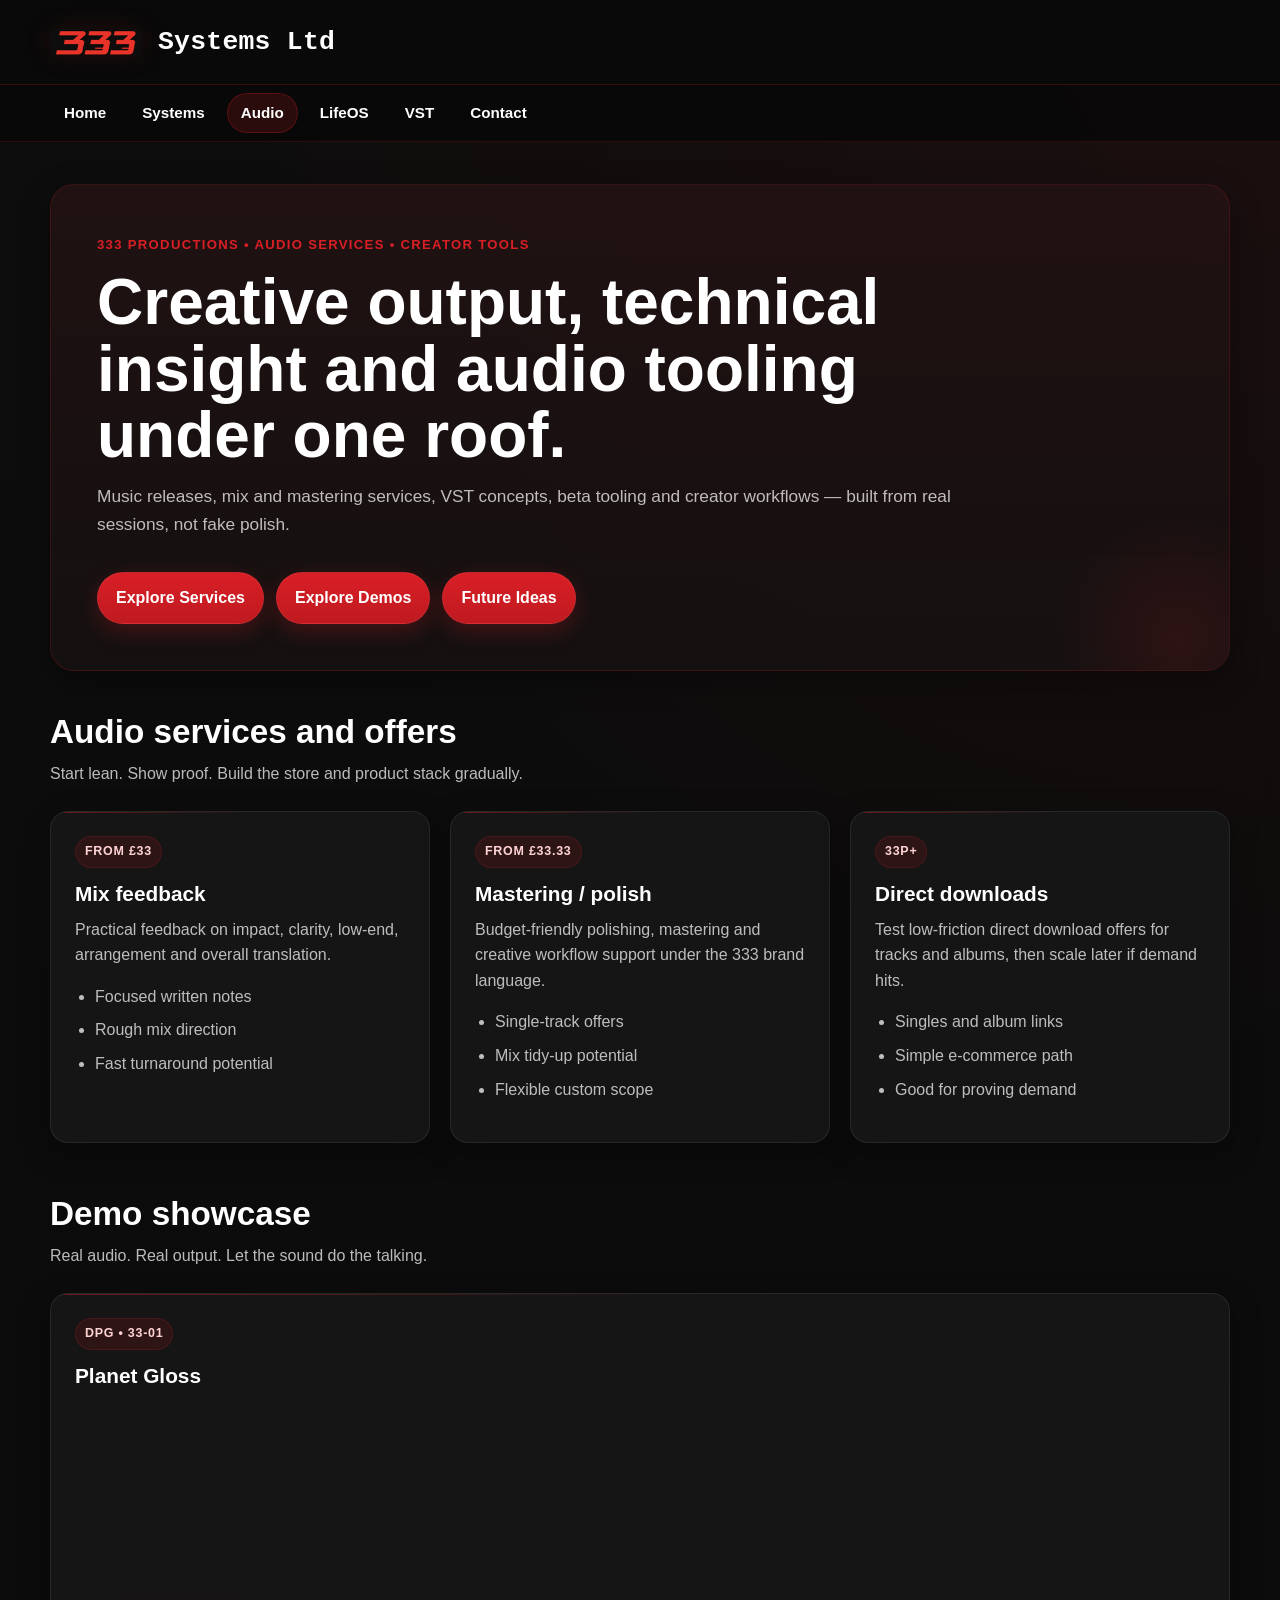
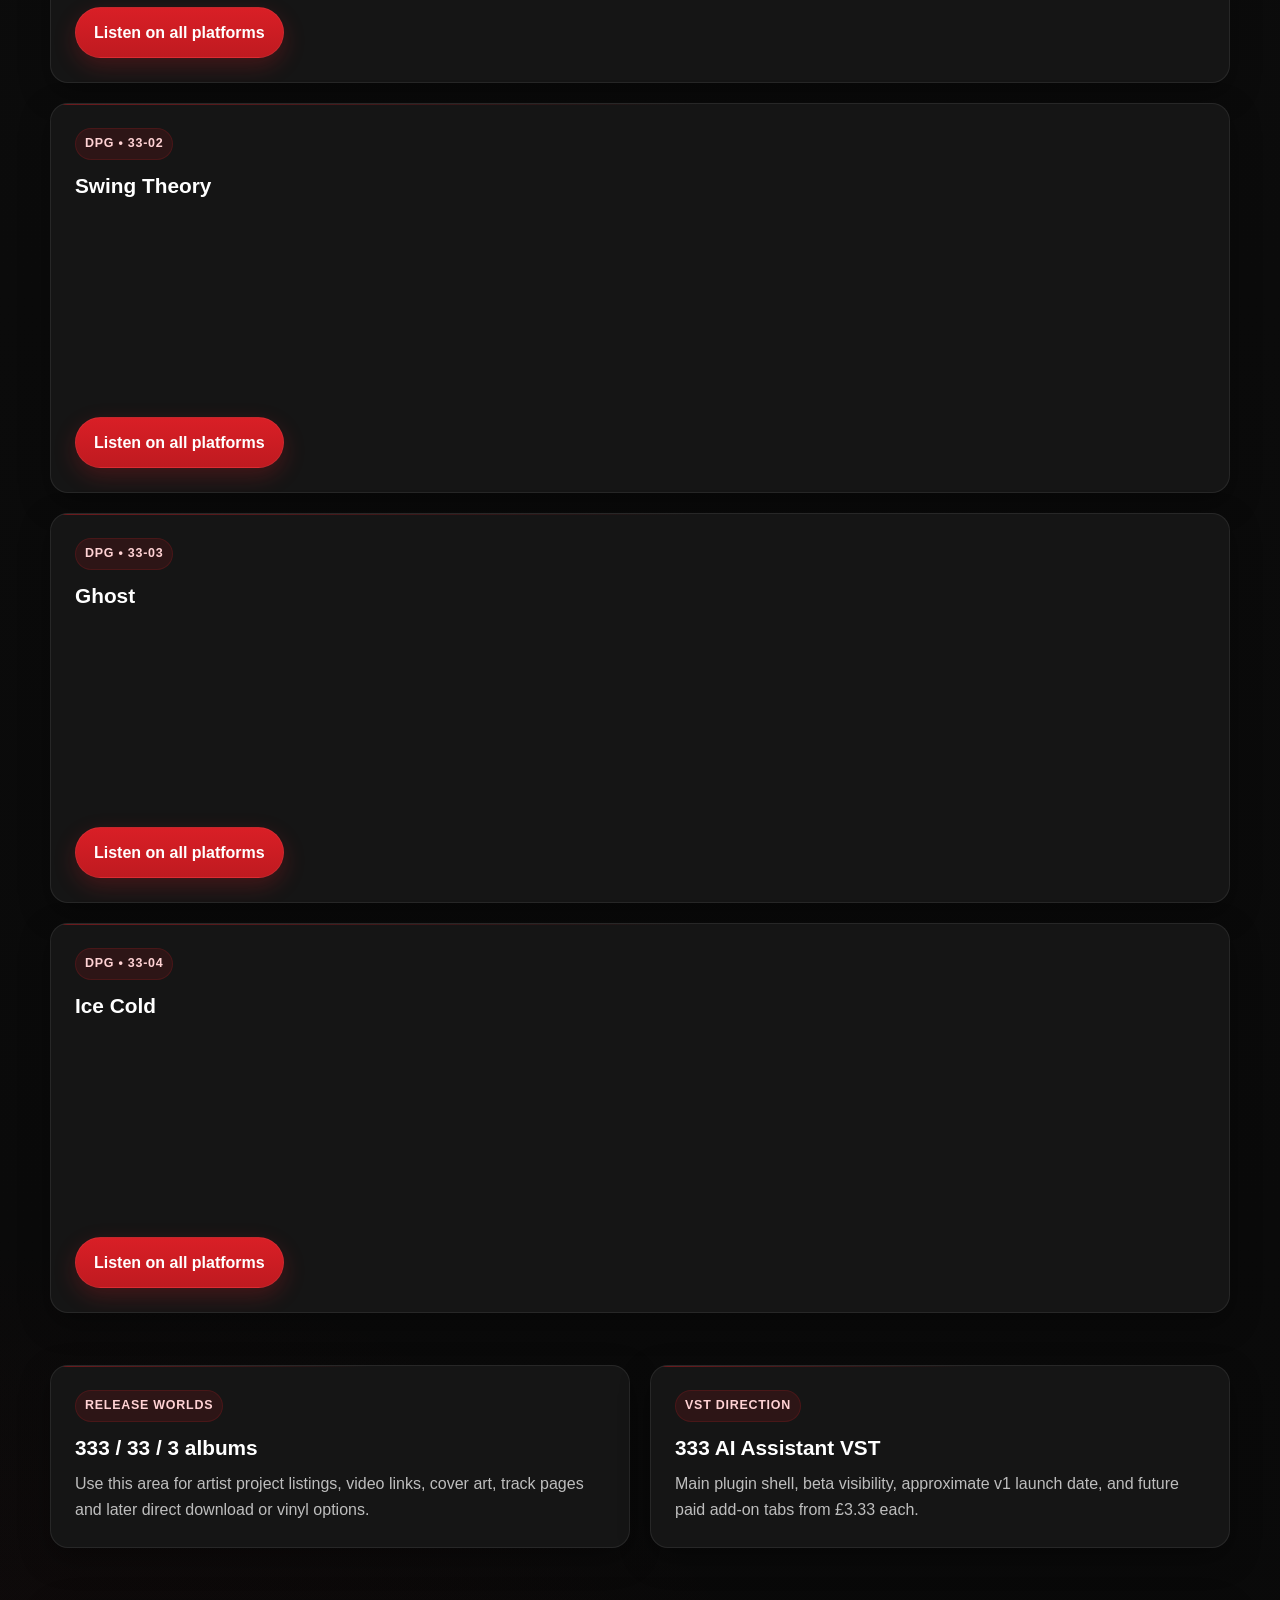
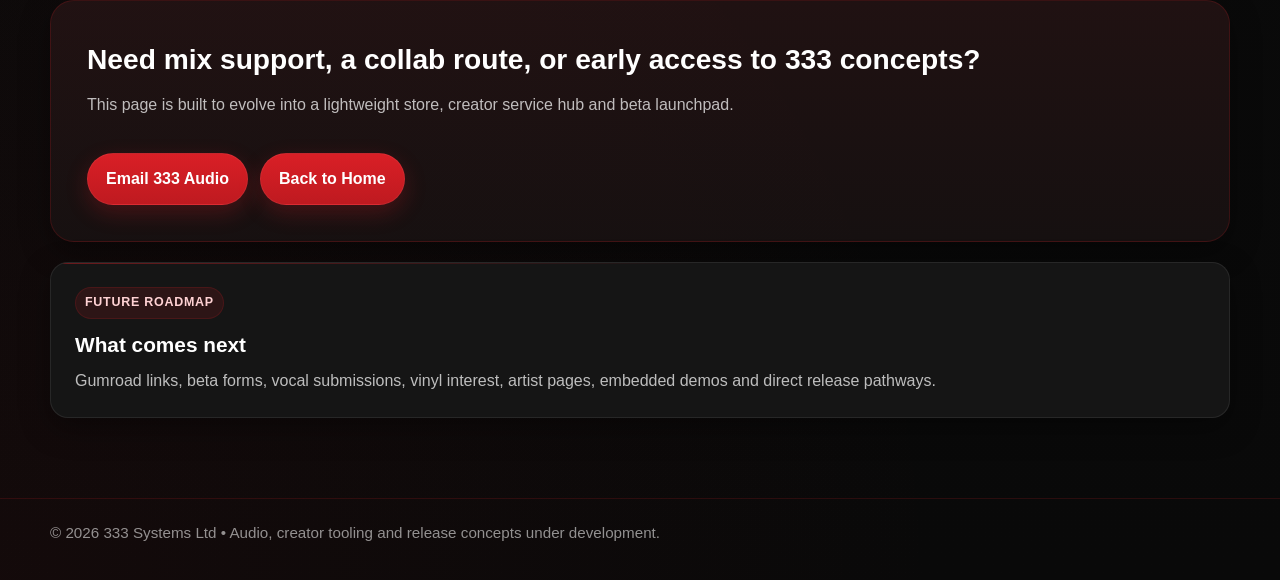
==== commit f65a0409: "Revise audio section and add new tracks Updated text for clarity and added new audio cards." ====
--- a/audio.html
+++ b/audio.html
@@ -120,27 +120,86 @@
 
         <h2 class="section-title">Demo showcase</h2>
         <p class="section-intro">
-            Real audio, real output. Let the sound do the talking.
+            Real audio. Real output. Let the sound do the talking.
         </p>
 
         <div class="grid">
 
-            <div class="card">
-
+            <!-- 33-01 -->
+            <div class="card">
+                <div class="pill">DPG • 33-01</div>
+                <h3>Planet Gloss</h3>
+
+                <iframe 
+                    width="100%" 
+                    height="166" 
+                    scrolling="no" 
+                    frameborder="no" 
+                    allow="autoplay"
+                    src="https://w.soundcloud.com/player/?url=https%3A//soundcloud.com/siriussoundz/33_01_planet_gloss_dpg&color=%23000000&auto_play=false&hide_related=true&show_comments=false&show_user=false&show_reposts=false&visual=false">
+                </iframe>
+
+                <div class="hero-actions">
+                    <a class="button" href="https://artists.landr.com/056870685847" target="_blank">
+                        Listen on all platforms
+                    </a>
+                </div>
+            </div>
+
+            <!-- 33-02 -->
+            <div class="card">
+                <div class="pill">DPG • 33-02</div>
+                <h3>Swing Theory</h3>
+
+                <iframe 
+                    width="100%" 
+                    height="166" 
+                    scrolling="no" 
+                    frameborder="no" 
+                    allow="autoplay"
+                    src="https://w.soundcloud.com/player/?url=https%3A//soundcloud.com/siriussoundz/33_02_swing_theory_dpg&color=%23000000&auto_play=false&hide_related=true&show_comments=false&show_user=false&show_reposts=false&visual=false">
+                </iframe>
+
+                <div class="hero-actions">
+                    <a class="button" href="https://artists.landr.com/056870733562" target="_blank">
+                        Listen on all platforms
+                    </a>
+                </div>
+            </div>
+
+            <!-- 33-03 -->
+            <div class="card">
+                <div class="pill">DPG • 33-03</div>
+                <h3>Ghost</h3>
+
+                <iframe 
+                    width="100%" 
+                    height="166" 
+                    scrolling="no" 
+                    frameborder="no" 
+                    allow="autoplay"
+                    src="https://w.soundcloud.com/player/?url=https%3A//soundcloud.com/siriussoundz/33-03-ghost&color=%23000000&auto_play=false&hide_related=true&show_comments=false&show_user=false&show_reposts=false&visual=false">
+                </iframe>
+
+                <div class="hero-actions">
+                    <a class="button" href="https://artists.landr.com/990591655188" target="_blank">
+                        Listen on all platforms
+                    </a>
+                </div>
+            </div>
+
+            <!-- 33-04 -->
+            <div class="card">
                 <div class="pill">DPG • 33-04</div>
                 <h3>Ice Cold</h3>
 
-                <p class="muted">
-                    Garage release — raw movement, punch and low-end control.
-                </p>
-
-                <iframe 
-                    width="100%" 
-                    height="166" 
-                    scrolling="no" 
-                    frameborder="no" 
-                    allow="autoplay"
-                    src="https://w.soundcloud.com/player/?url=https%3A//soundcloud.com/siriussoundz/33-04-ice-cold&color=%23D91F26&auto_play=false&hide_related=false&show_comments=false&show_user=false&show_reposts=false&visual=false">
+                <iframe 
+                    width="100%" 
+                    height="166" 
+                    scrolling="no" 
+                    frameborder="no" 
+                    allow="autoplay"
+                    src="https://w.soundcloud.com/player/?url=https%3A//soundcloud.com/siriussoundz/33-04-ice-cold&color=%23000000&auto_play=false&hide_related=true&show_comments=false&show_user=false&show_reposts=false&visual=false">
                 </iframe>
 
                 <div class="hero-actions">
@@ -148,7 +207,6 @@
                         Listen on all platforms
                     </a>
                 </div>
-
             </div>
 
         </div>
--- a/style.css
+++ b/style.css
@@ -438,6 +438,11 @@
     }
 }
 
+iframe {
+    border-radius: 12px;
+    filter: brightness(0.92) contrast(1.1);
+}
+
 @media (max-width: 640px) {
     .wrap,
     .container,
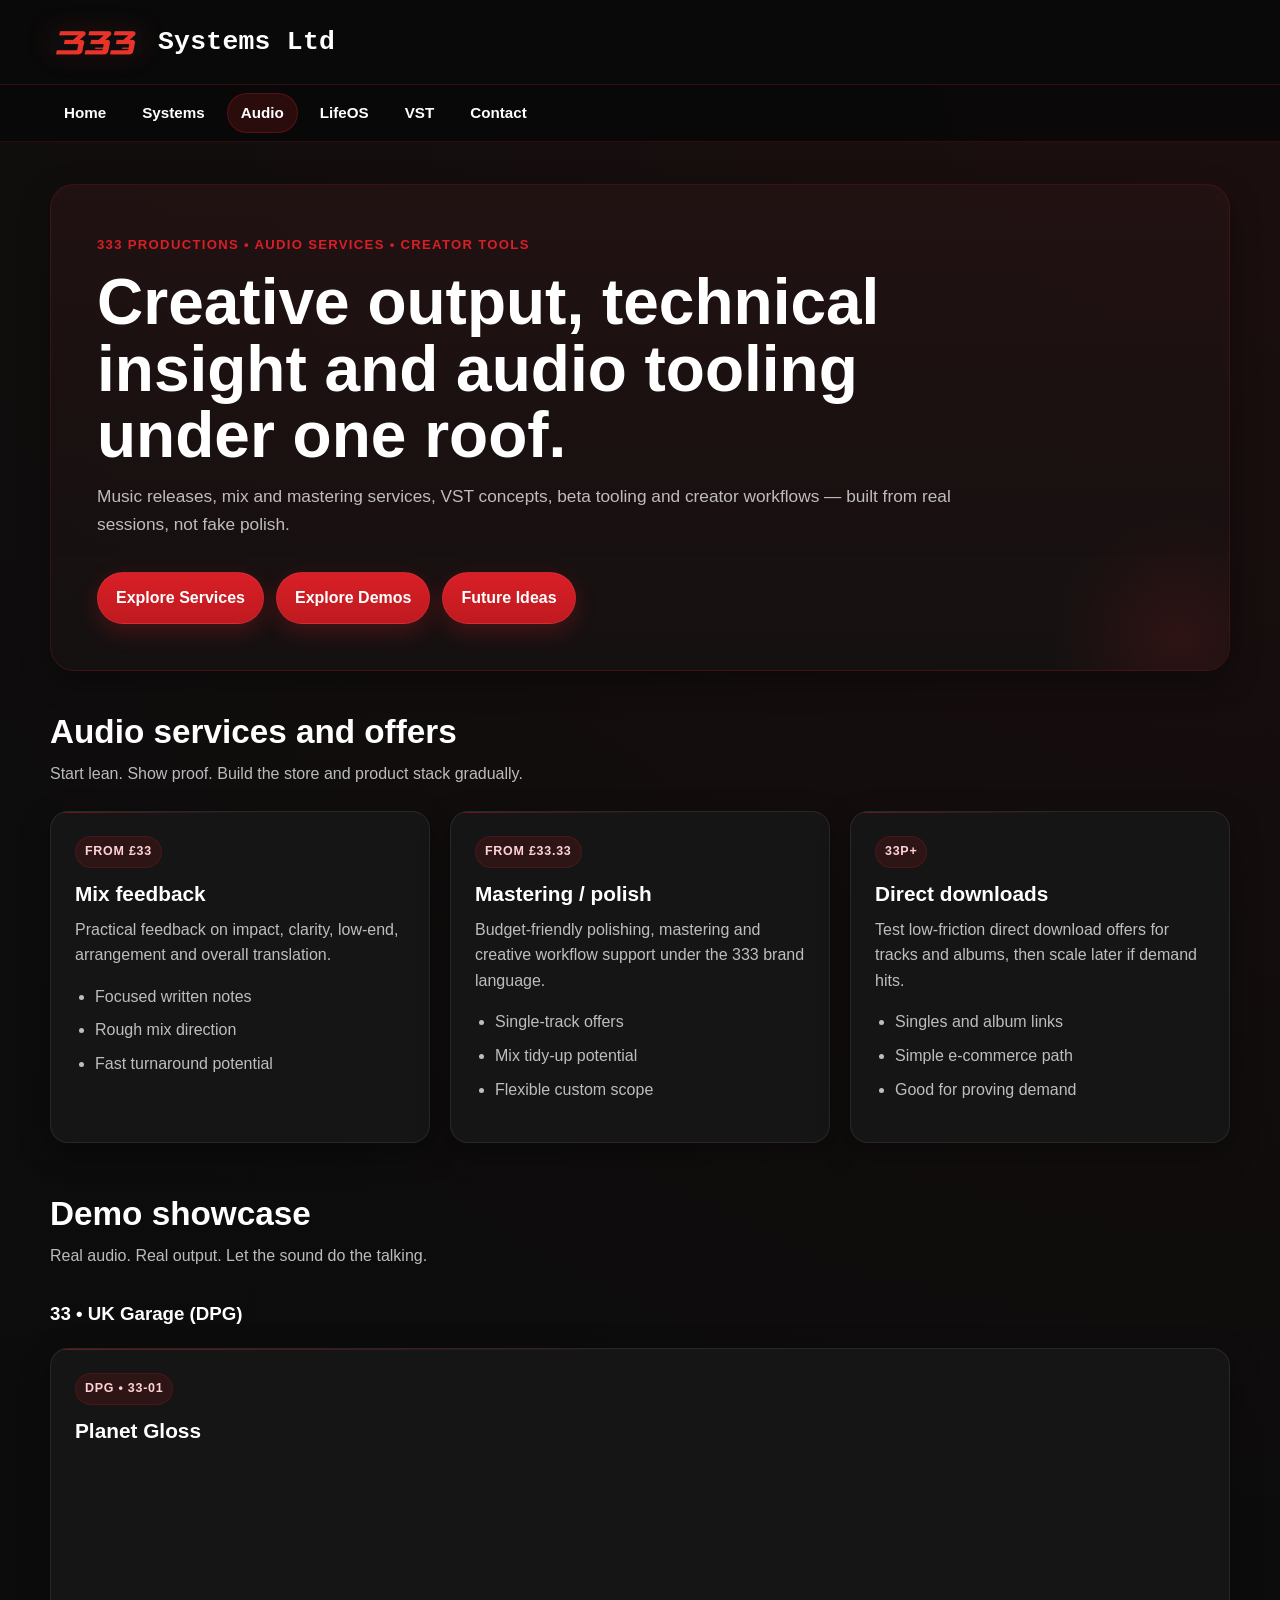
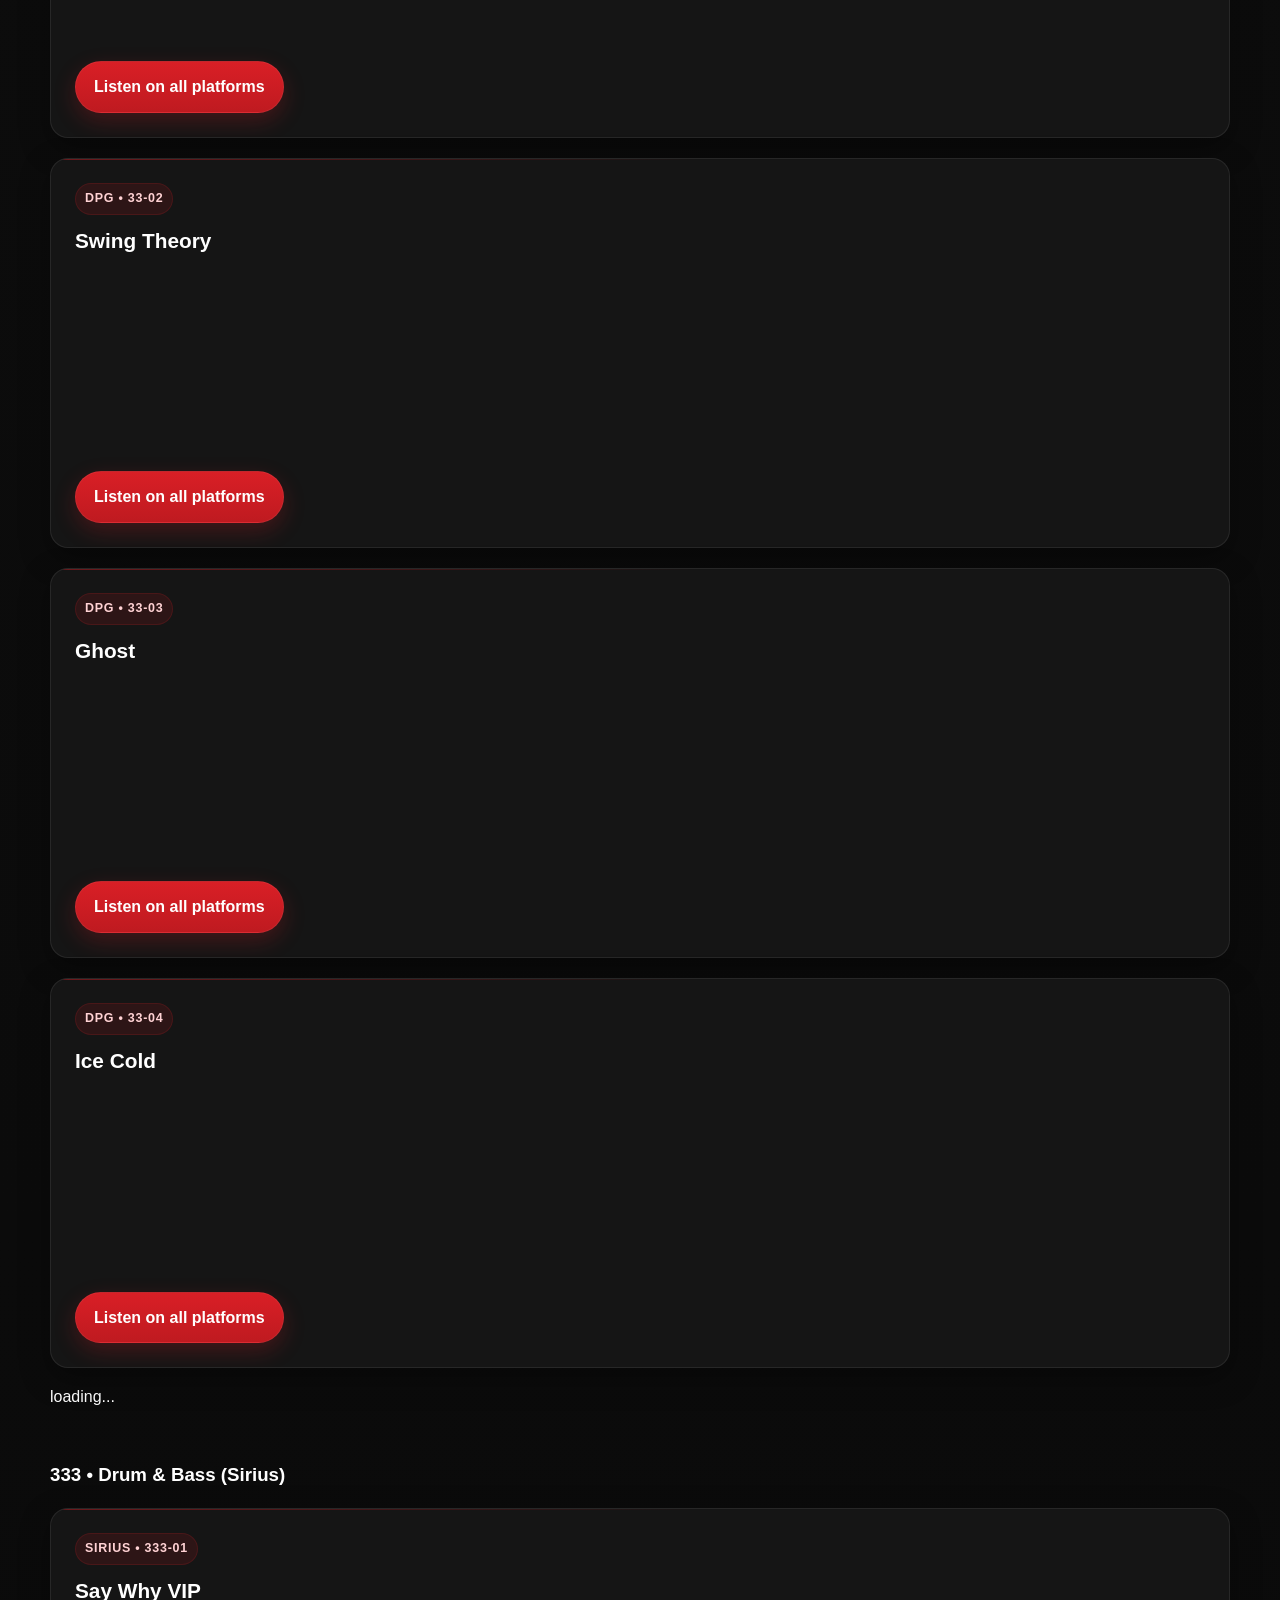
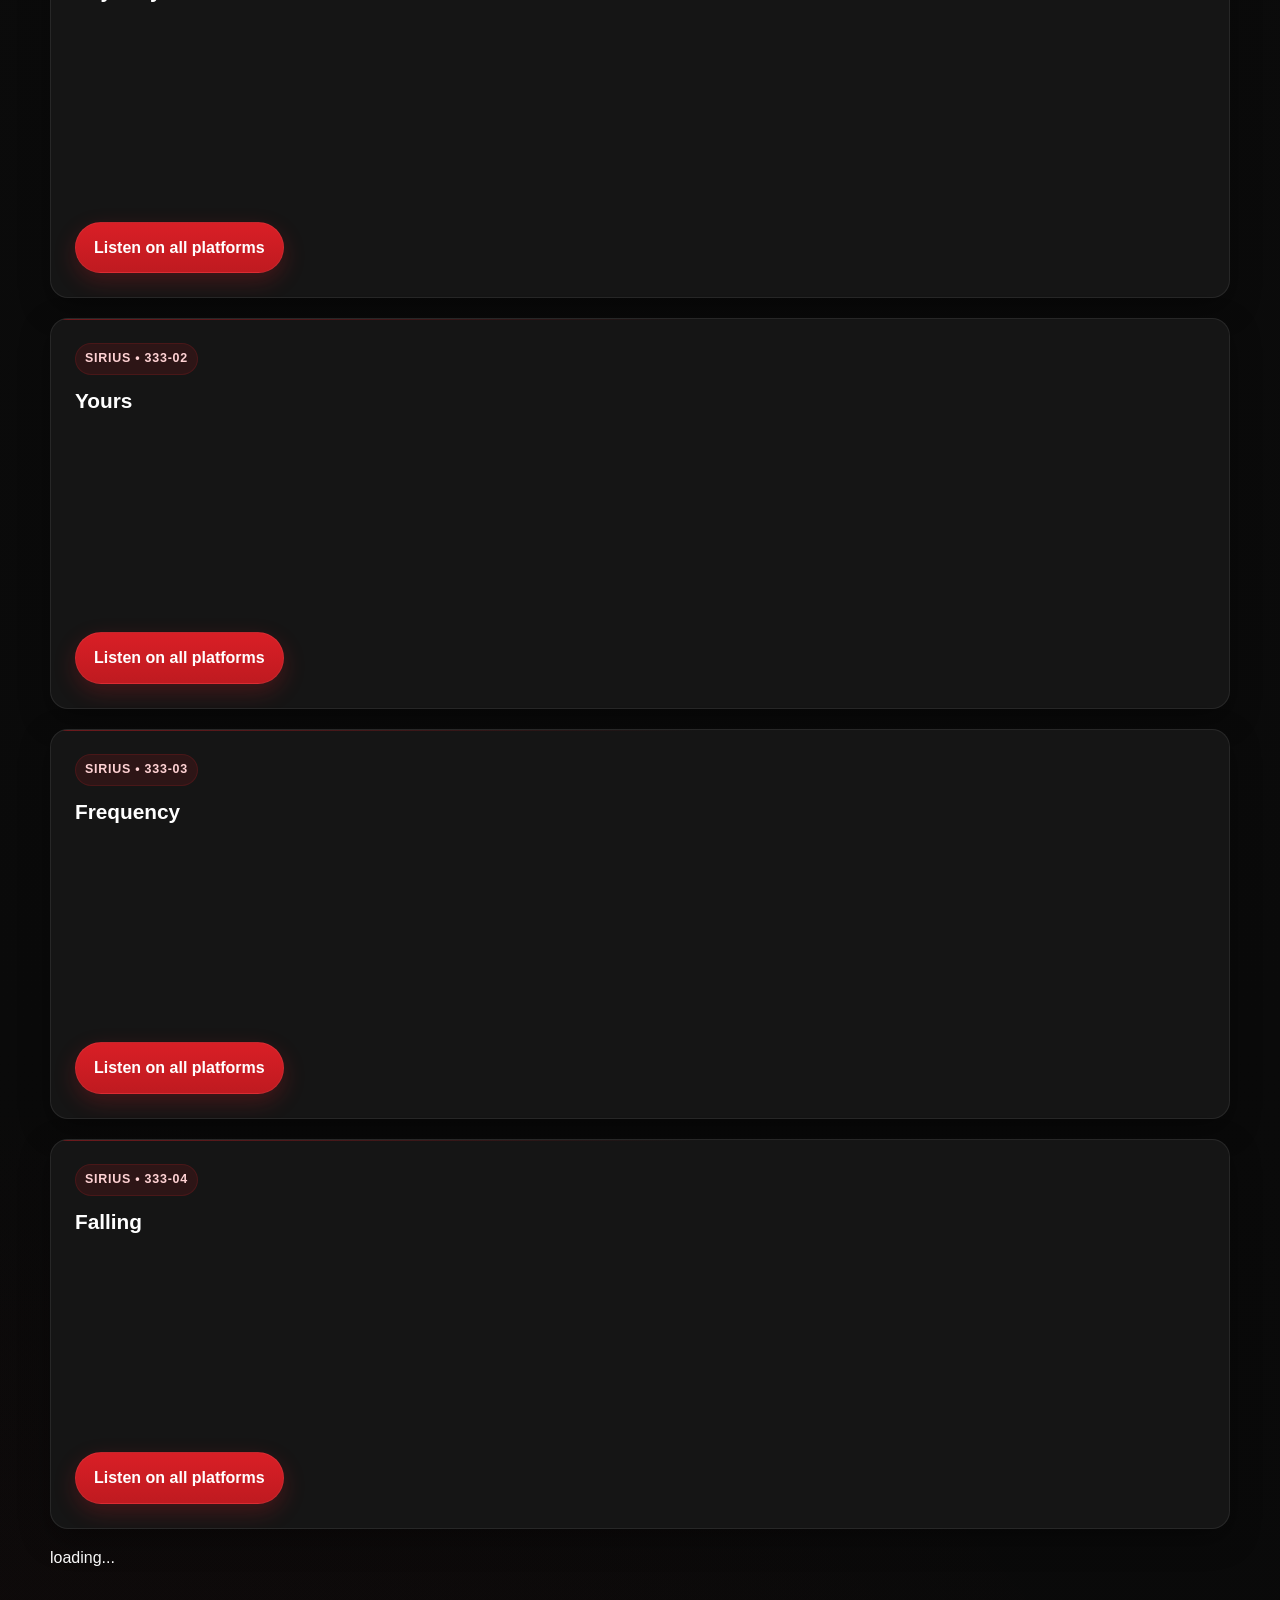
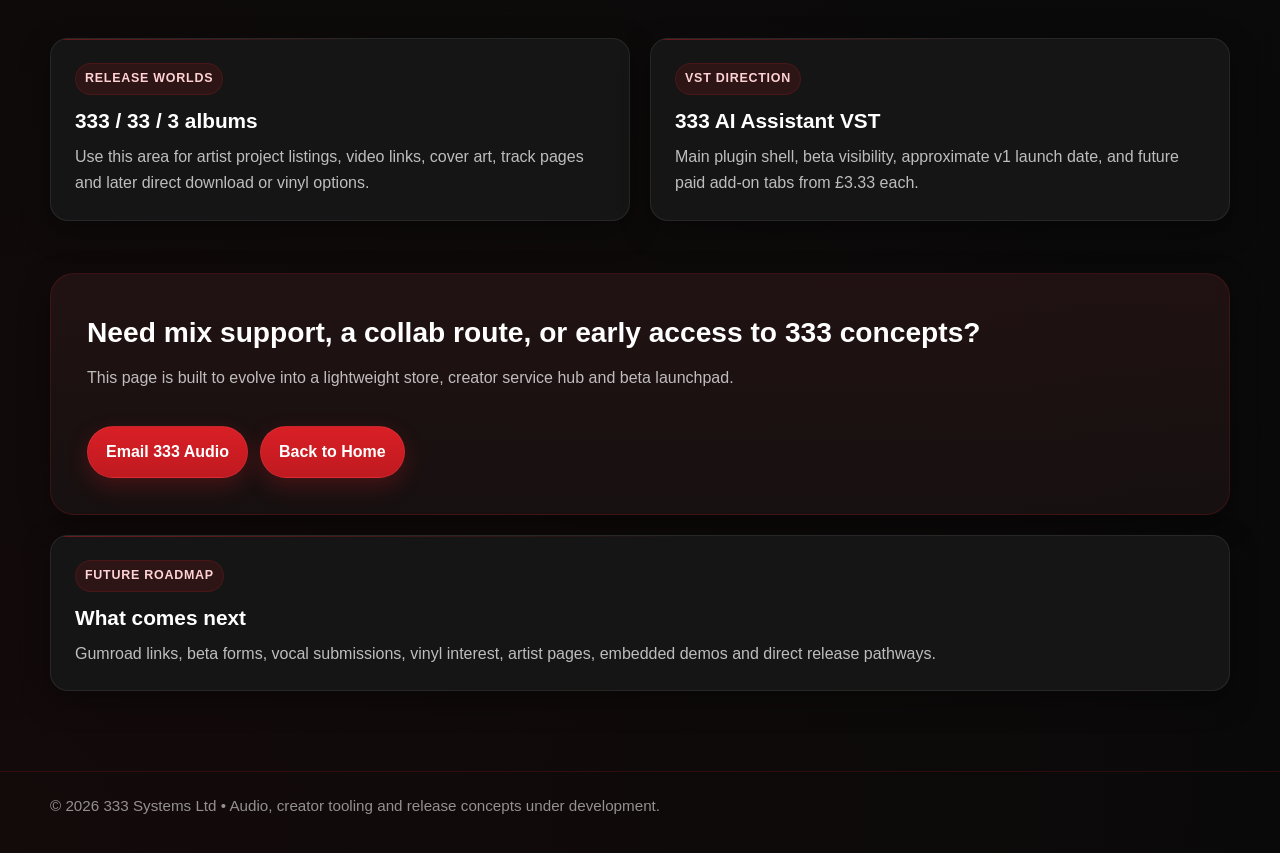
==== commit 2b0ed0d1: "Add new audio sections for Garage and DnB projects" ====
--- a/audio.html
+++ b/audio.html
@@ -123,6 +123,12 @@
             Real audio. Real output. Let the sound do the talking.
         </p>
 
+        <!-- ===================== -->
+        <!-- 33 PROJECT (GARAGE) -->
+        <!-- ===================== -->
+
+        <h3 style="margin-top:30px;">33 • UK Garage (DPG)</h3>
+
         <div class="grid">
 
             <!-- 33-01 -->
@@ -130,12 +136,7 @@
                 <div class="pill">DPG • 33-01</div>
                 <h3>Planet Gloss</h3>
 
-                <iframe 
-                    width="100%" 
-                    height="166" 
-                    scrolling="no" 
-                    frameborder="no" 
-                    allow="autoplay"
+                <iframe width="100%" height="166" scrolling="no" frameborder="no" allow="autoplay"
                     src="https://w.soundcloud.com/player/?url=https%3A//soundcloud.com/siriussoundz/33_01_planet_gloss_dpg&color=%23000000&auto_play=false&hide_related=true&show_comments=false&show_user=false&show_reposts=false&visual=false">
                 </iframe>
 
@@ -151,12 +152,7 @@
                 <div class="pill">DPG • 33-02</div>
                 <h3>Swing Theory</h3>
 
-                <iframe 
-                    width="100%" 
-                    height="166" 
-                    scrolling="no" 
-                    frameborder="no" 
-                    allow="autoplay"
+                <iframe width="100%" height="166" scrolling="no" frameborder="no" allow="autoplay"
                     src="https://w.soundcloud.com/player/?url=https%3A//soundcloud.com/siriussoundz/33_02_swing_theory_dpg&color=%23000000&auto_play=false&hide_related=true&show_comments=false&show_user=false&show_reposts=false&visual=false">
                 </iframe>
 
@@ -172,12 +168,7 @@
                 <div class="pill">DPG • 33-03</div>
                 <h3>Ghost</h3>
 
-                <iframe 
-                    width="100%" 
-                    height="166" 
-                    scrolling="no" 
-                    frameborder="no" 
-                    allow="autoplay"
+                <iframe width="100%" height="166" scrolling="no" frameborder="no" allow="autoplay"
                     src="https://w.soundcloud.com/player/?url=https%3A//soundcloud.com/siriussoundz/33-03-ghost&color=%23000000&auto_play=false&hide_related=true&show_comments=false&show_user=false&show_reposts=false&visual=false">
                 </iframe>
 
@@ -193,12 +184,7 @@
                 <div class="pill">DPG • 33-04</div>
                 <h3>Ice Cold</h3>
 
-                <iframe 
-                    width="100%" 
-                    height="166" 
-                    scrolling="no" 
-                    frameborder="no" 
-                    allow="autoplay"
+                <iframe width="100%" height="166" scrolling="no" frameborder="no" allow="autoplay"
                     src="https://w.soundcloud.com/player/?url=https%3A//soundcloud.com/siriussoundz/33-04-ice-cold&color=%23000000&auto_play=false&hide_related=true&show_comments=false&show_user=false&show_reposts=false&visual=false">
                 </iframe>
 
@@ -210,6 +196,84 @@
             </div>
 
         </div>
+
+        <p class="loading">loading...</p>
+
+        <!-- ===================== -->
+        <!-- 333 PROJECT (DNB) -->
+        <!-- ===================== -->
+
+        <h3 style="margin-top:50px;">333 • Drum & Bass (Sirius)</h3>
+
+        <div class="grid">
+
+            <!-- 333-01 -->
+            <div class="card">
+                <div class="pill">Sirius • 333-01</div>
+                <h3>Say Why VIP</h3>
+
+                <iframe width="100%" height="166" scrolling="no" frameborder="no" allow="autoplay"
+                    src="https://w.soundcloud.com/player/?url=https%3A//soundcloud.com/siriussoundz/say-why-2024-vip&color=%23000000&auto_play=false&hide_related=true&show_comments=false&show_user=false&show_reposts=false&visual=false">
+                </iframe>
+
+                <div class="hero-actions">
+                    <a class="button" href="https://artists.landr.com/055855704795" target="_blank">
+                        Listen on all platforms
+                    </a>
+                </div>
+            </div>
+
+            <!-- 333-02 -->
+            <div class="card">
+                <div class="pill">Sirius • 333-02</div>
+                <h3>Yours</h3>
+
+                <iframe width="100%" height="166" scrolling="no" frameborder="no" allow="autoplay"
+                    src="https://w.soundcloud.com/player/?url=https%3A//soundcloud.com/siriussoundz/333-02-yours&color=%23000000&auto_play=false&hide_related=true&show_comments=false&show_user=false&show_reposts=false&visual=false">
+                </iframe>
+
+                <div class="hero-actions">
+                    <a class="button" href="https://artists.landr.com/055905786047" target="_blank">
+                        Listen on all platforms
+                    </a>
+                </div>
+            </div>
+
+            <!-- 333-03 -->
+            <div class="card">
+                <div class="pill">Sirius • 333-03</div>
+                <h3>Frequency</h3>
+
+                <iframe width="100%" height="166" scrolling="no" frameborder="no" allow="autoplay"
+                    src="https://w.soundcloud.com/player/?url=https%3A//soundcloud.com/siriussoundz/333-03-frequency&color=%23000000&auto_play=false&hide_related=true&show_comments=false&show_user=false&show_reposts=false&visual=false">
+                </iframe>
+
+                <div class="hero-actions">
+                    <a class="button" href="https://artists.landr.com/056870446134" target="_blank">
+                        Listen on all platforms
+                    </a>
+                </div>
+            </div>
+
+            <!-- 333-04 -->
+            <div class="card">
+                <div class="pill">Sirius • 333-04</div>
+                <h3>Falling</h3>
+
+                <iframe width="100%" height="166" scrolling="no" frameborder="no" allow="autoplay"
+                    src="https://w.soundcloud.com/player/?url=https%3A//soundcloud.com/siriussoundz/333-04-shining-candle-mpv-3-0&color=%23000000&auto_play=false&hide_related=true&show_comments=false&show_user=false&show_reposts=false&visual=false">
+                </iframe>
+
+                <div class="hero-actions">
+                    <a class="button" href="https://artists.landr.com/057914454146" target="_blank">
+                        Listen on all platforms
+                    </a>
+                </div>
+            </div>
+
+        </div>
+
+        <p class="loading">loading...</p>
 
     </div>
 </section>
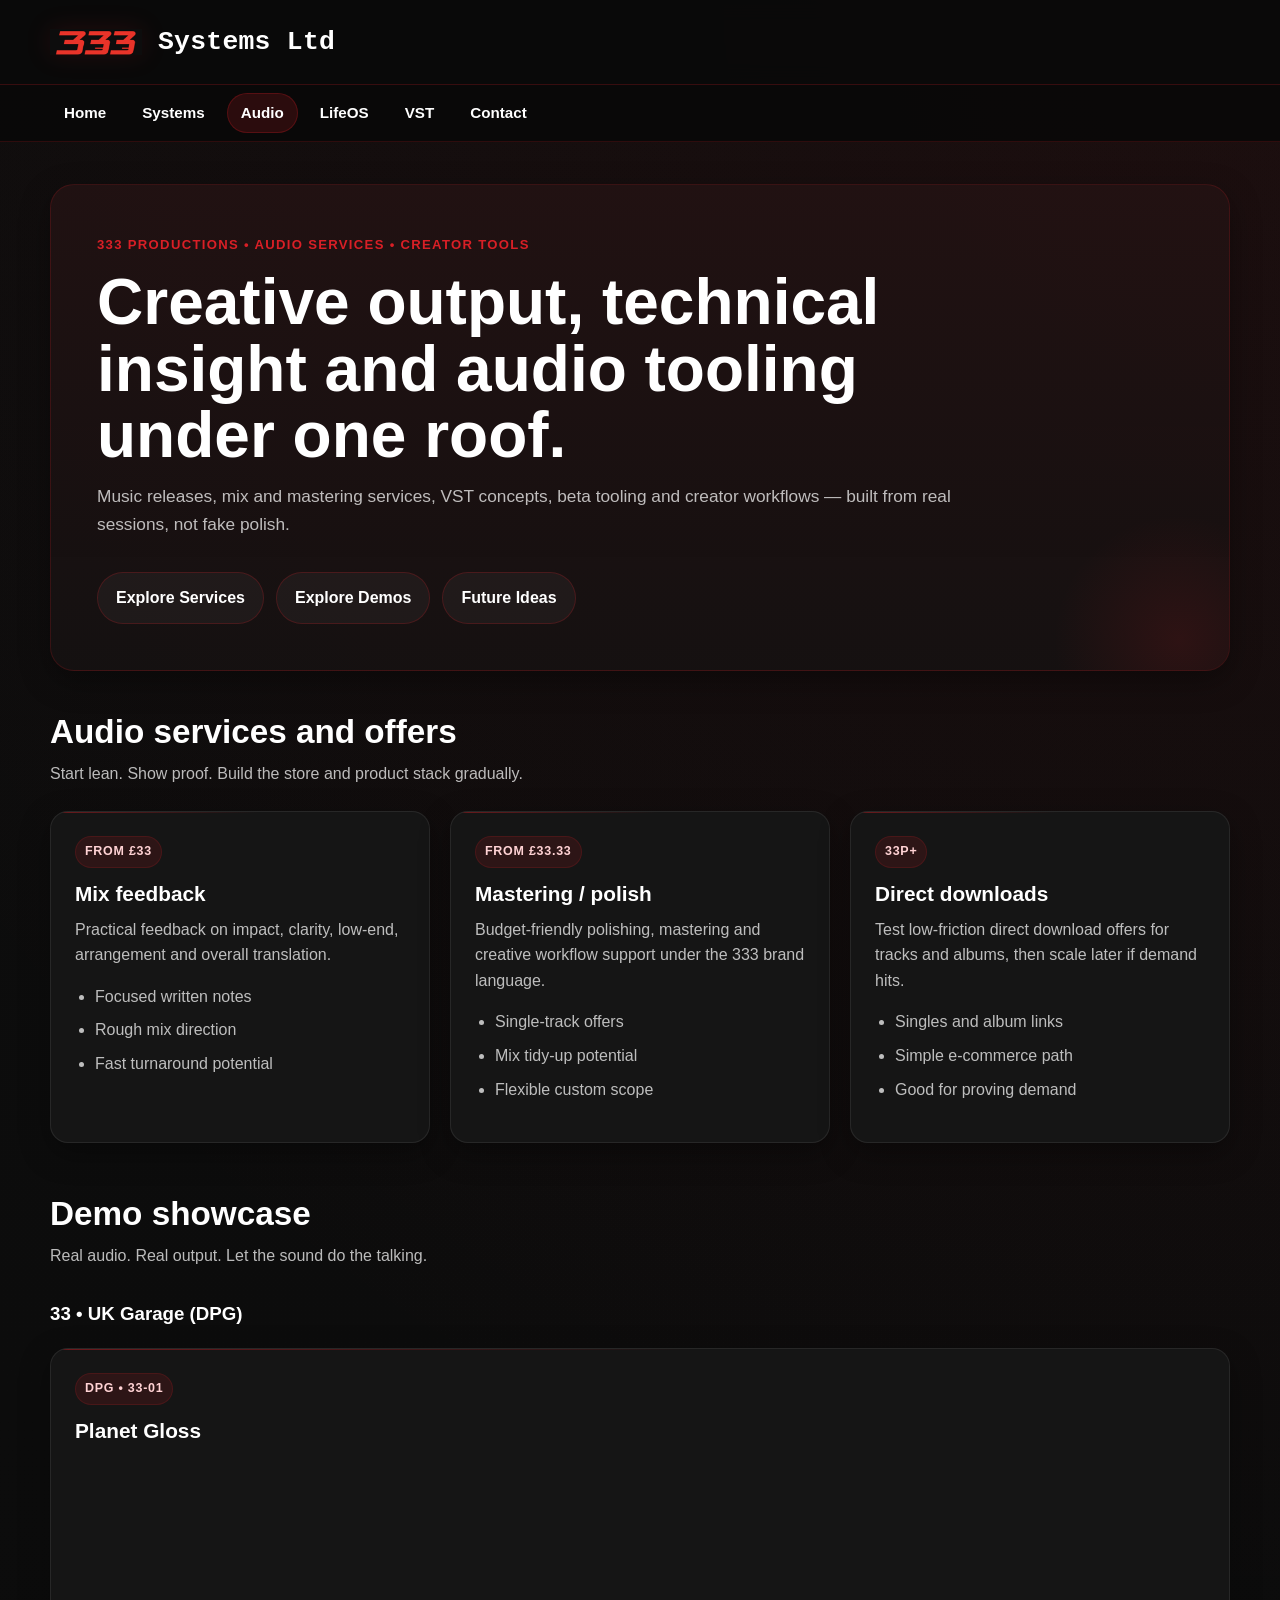
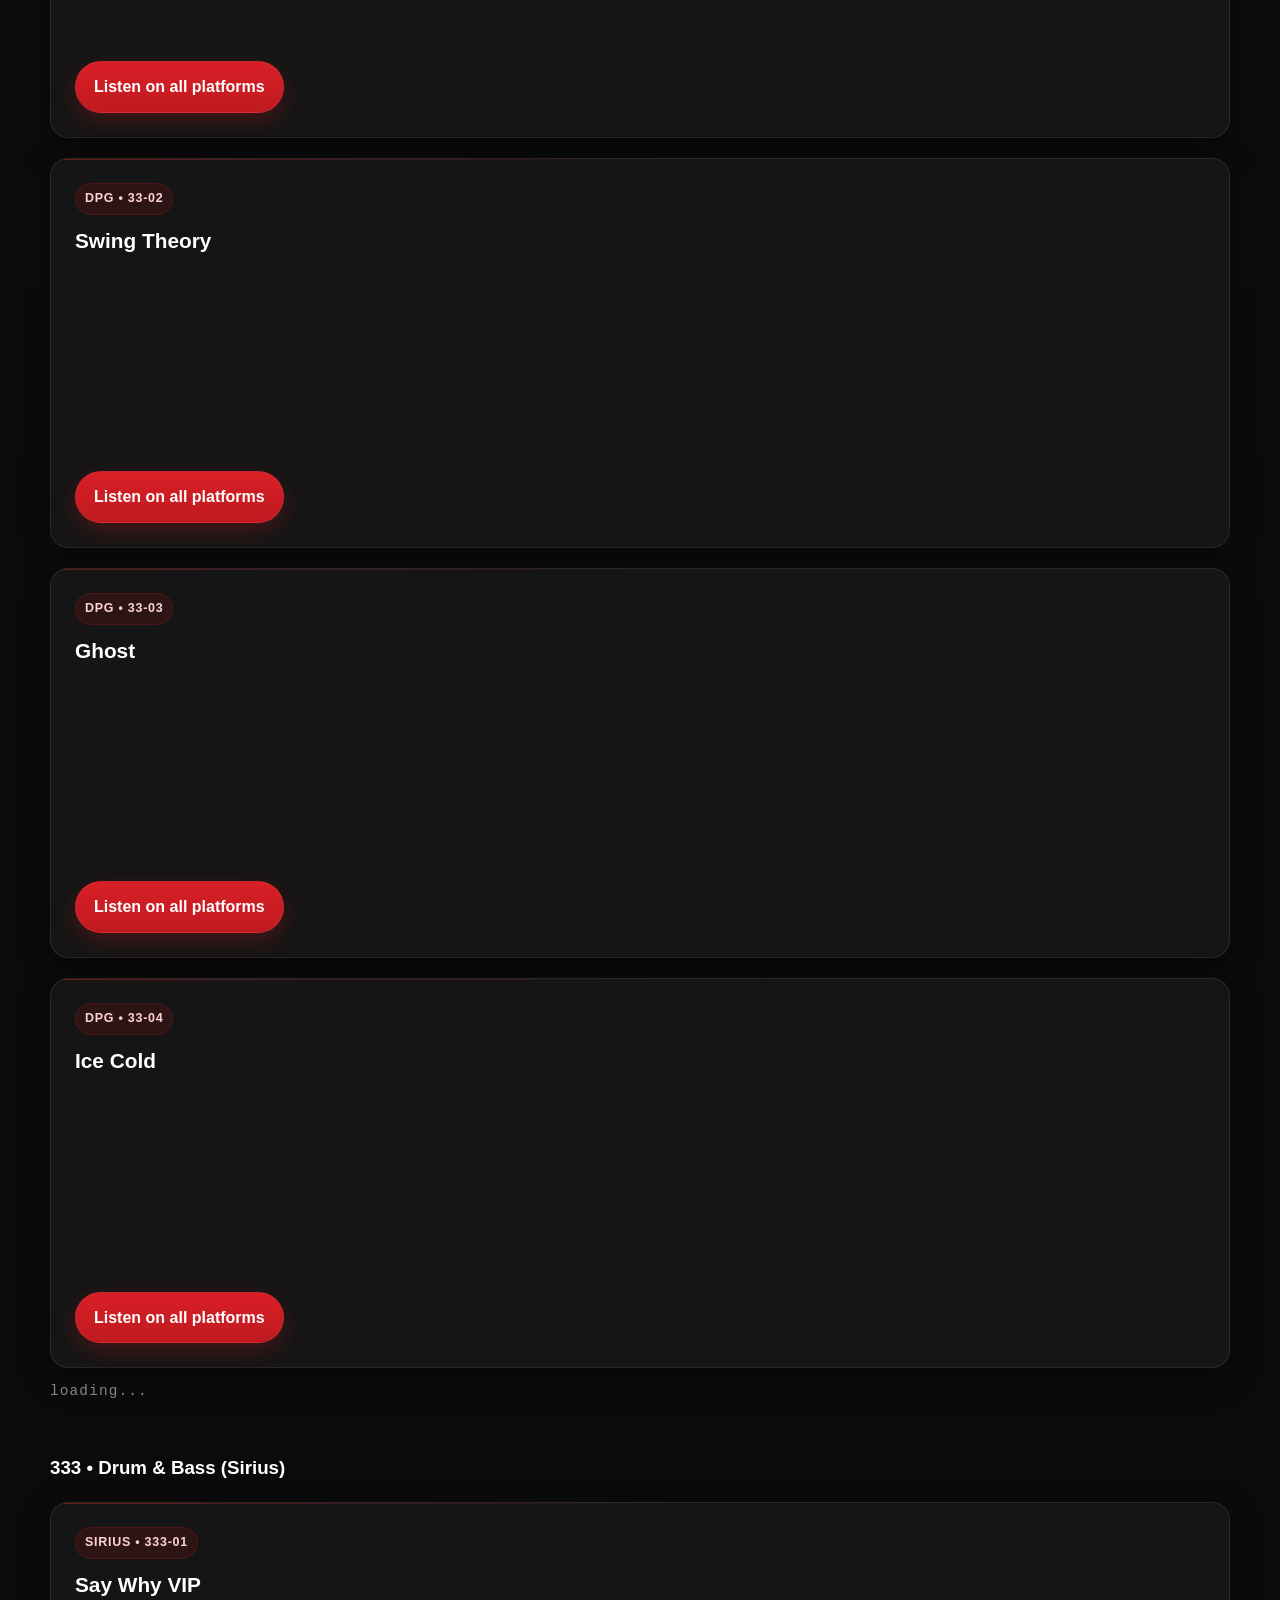
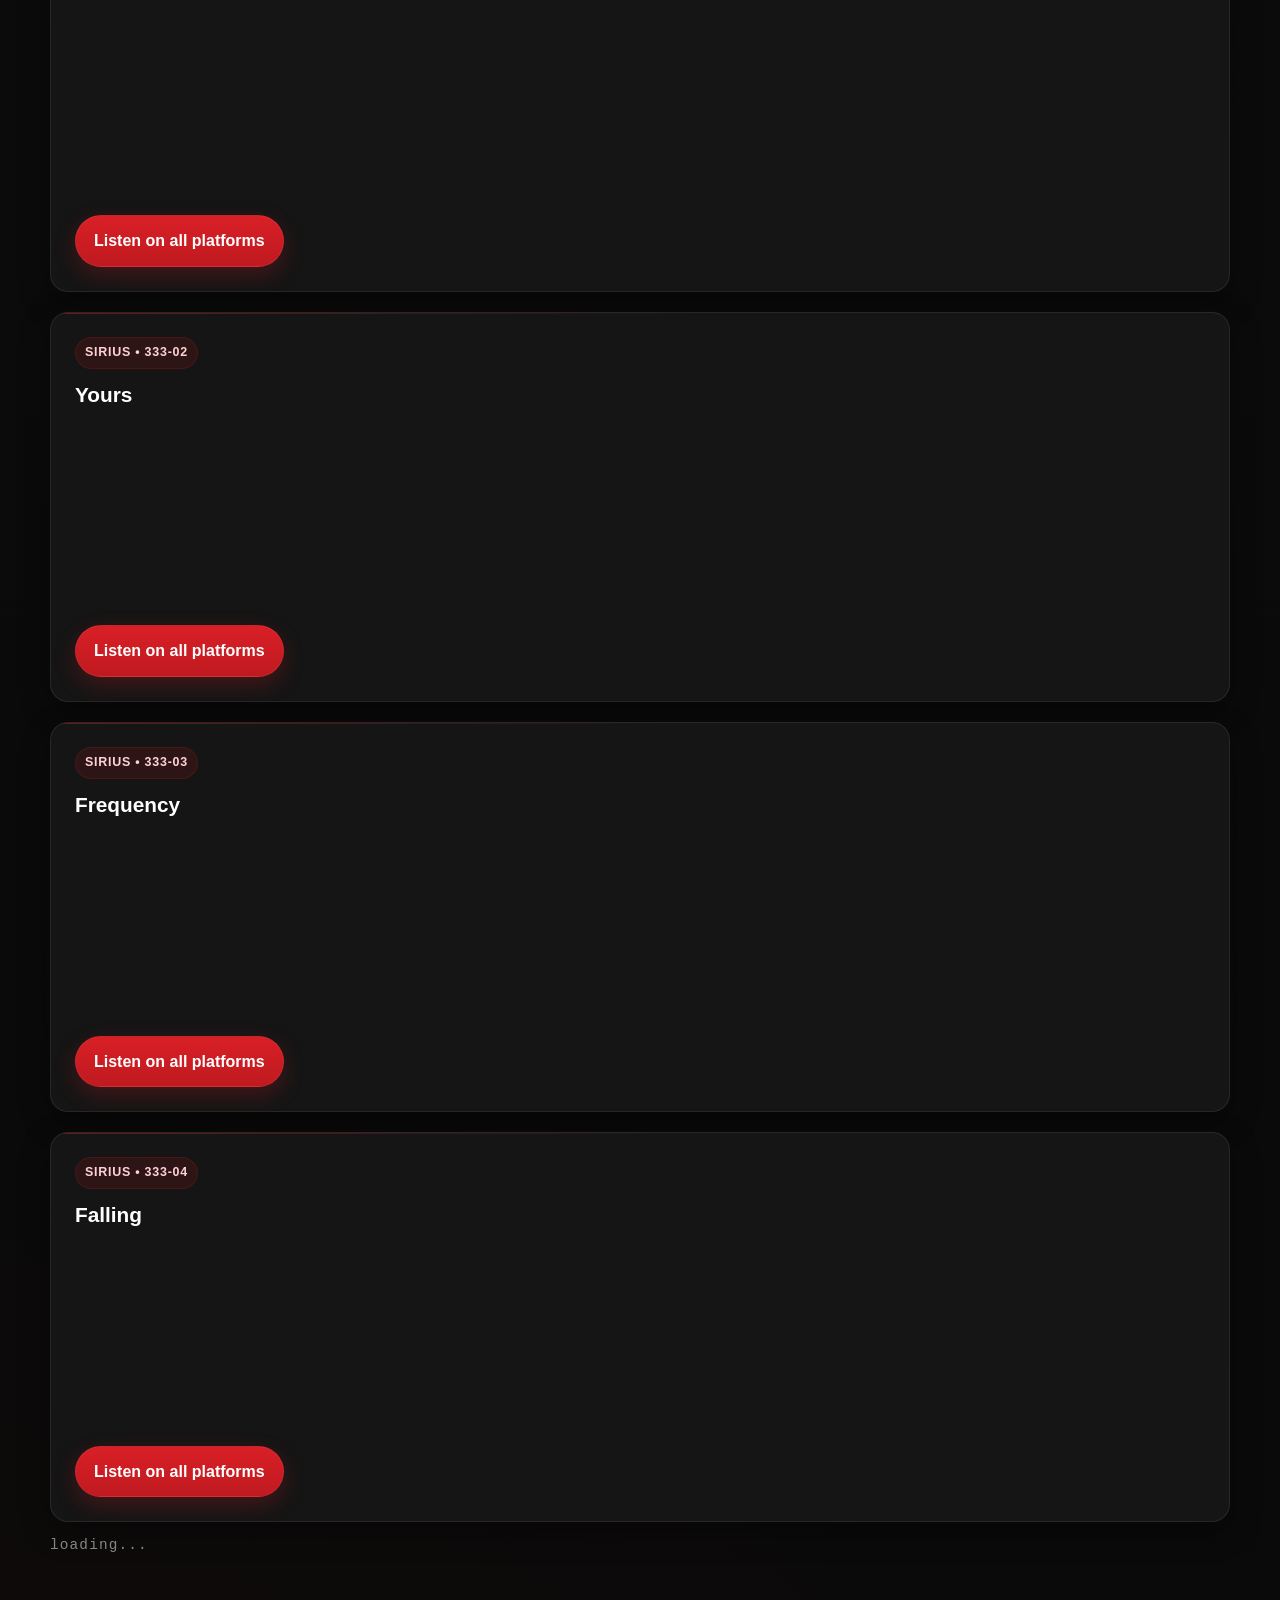
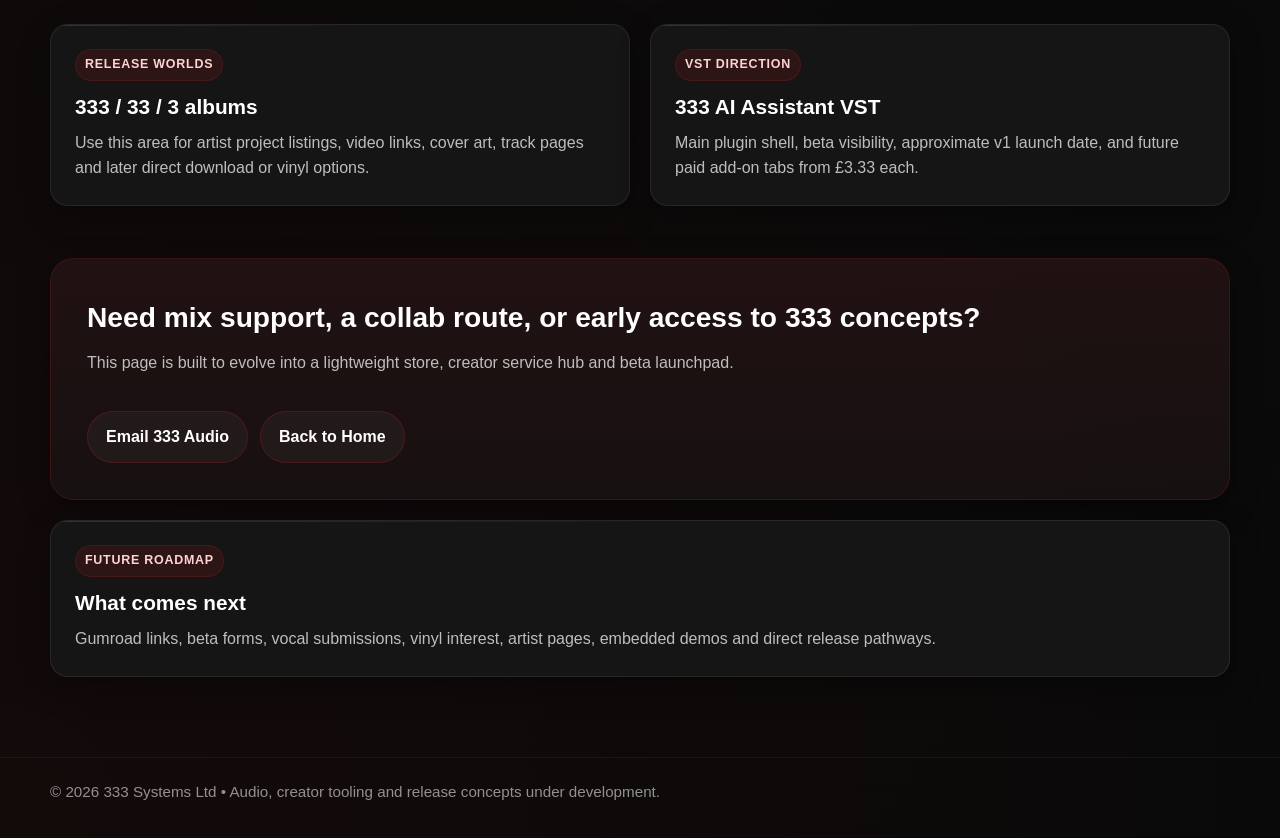
==== commit 035dd771: "Update audio.html" ====
--- a/audio.html
+++ b/audio.html
@@ -52,9 +52,9 @@
             </p>
 
             <div class="hero-actions">
-                <a class="button" href="#services">Explore Services</a>
-                <a class="button" href="#showcase">Explore Demos</a>
-                <a class="button" href="#future">Future Ideas</a>
+                <a class="button button-secondary" href="#services">Explore Services</a>
+                <a class="button button-secondary" href="#showcase">Explore Demos</a>
+                <a class="button button-secondary" href="#future">Future Ideas</a>
             </div>
 
         </div>
@@ -312,8 +312,8 @@
             </p>
 
             <div class="hero-actions">
-                <a class="button" href="contact.html">Email 333 Audio</a>
-                <a class="button" href="index.html">Back to Home</a>
+                <a class="button button-secondary" href="contact.html">Email 333 Audio</a>
+                <a class="button button-secondary" href="index.html">Back to Home</a>
             </div>
         </div>
 
--- a/style.css
+++ b/style.css
@@ -443,6 +443,14 @@
     filter: brightness(0.92) contrast(1.1);
 }
 
+.loading {
+    font-family: Consolas, monospace;
+    font-size: 0.9rem;
+    opacity: 0.5;
+    margin-top: 12px;
+    letter-spacing: 0.08em;
+}
+
 @media (max-width: 640px) {
     .wrap,
     .container,
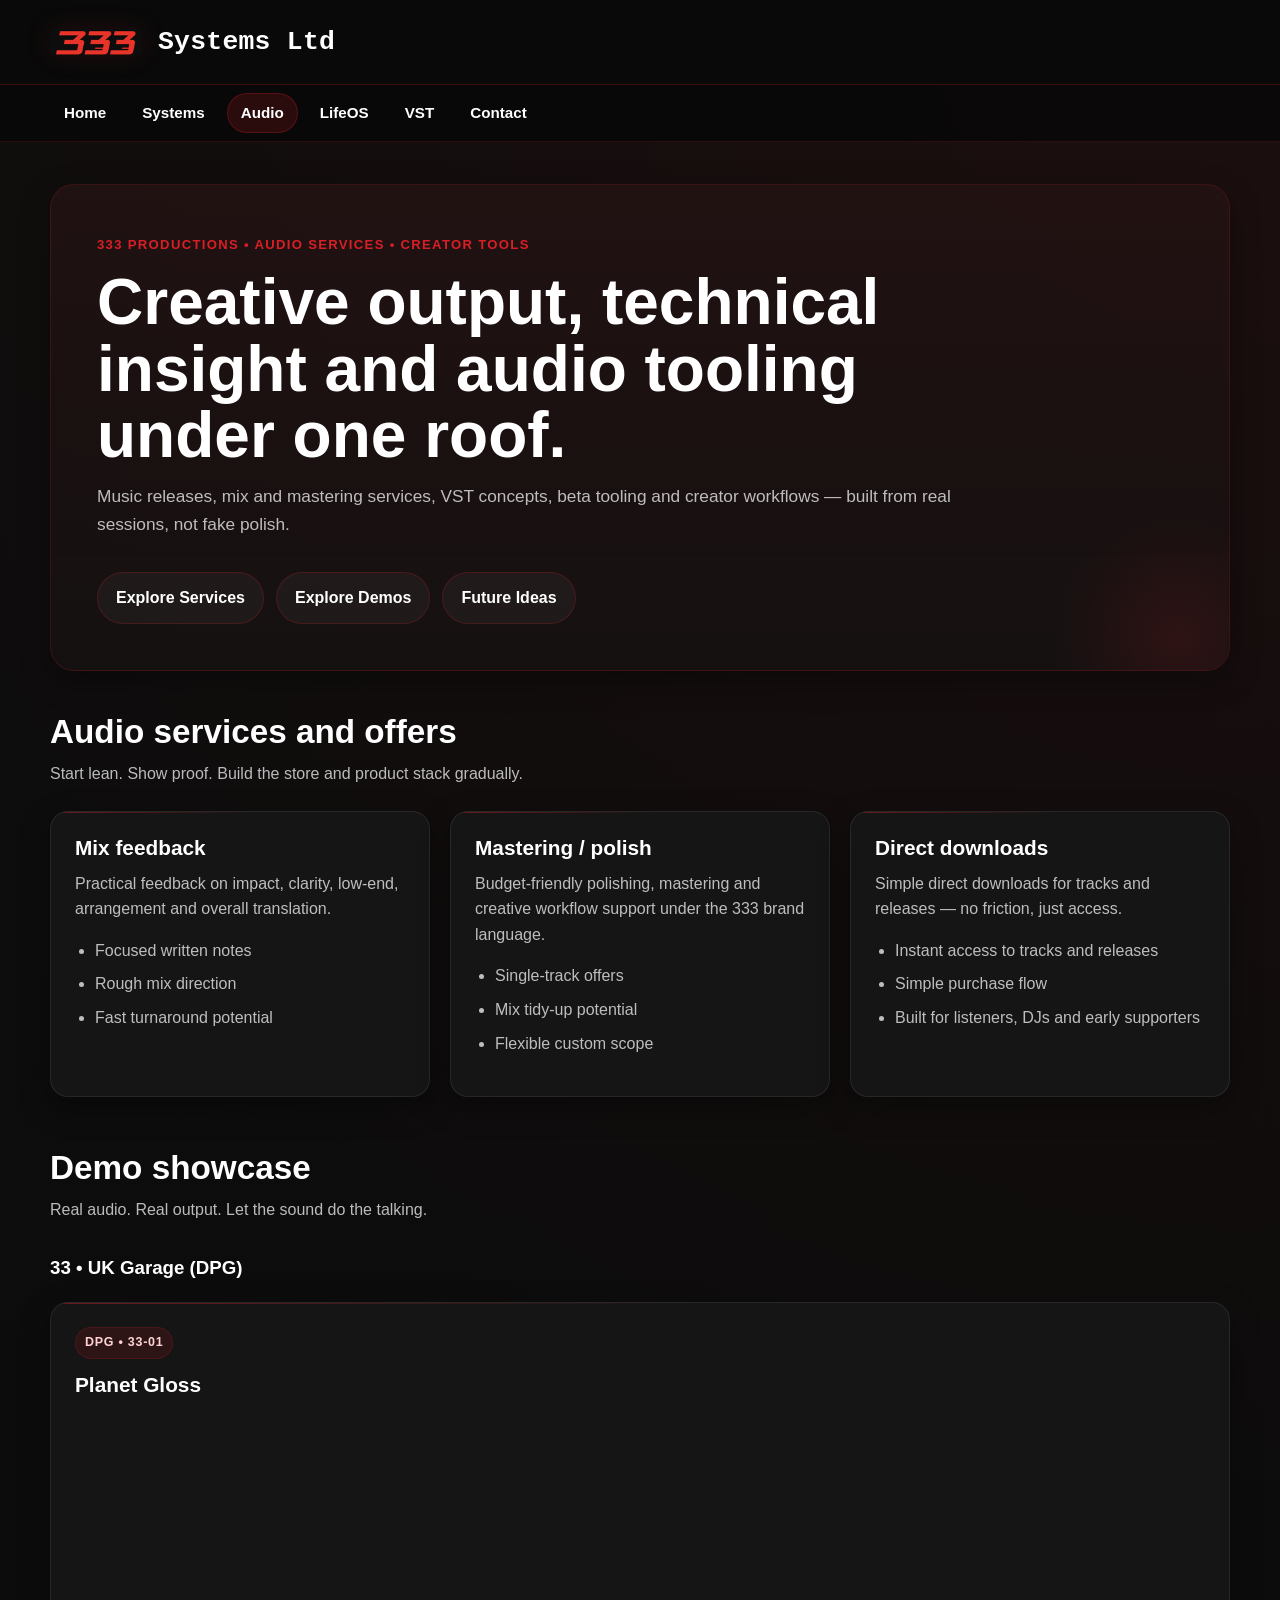
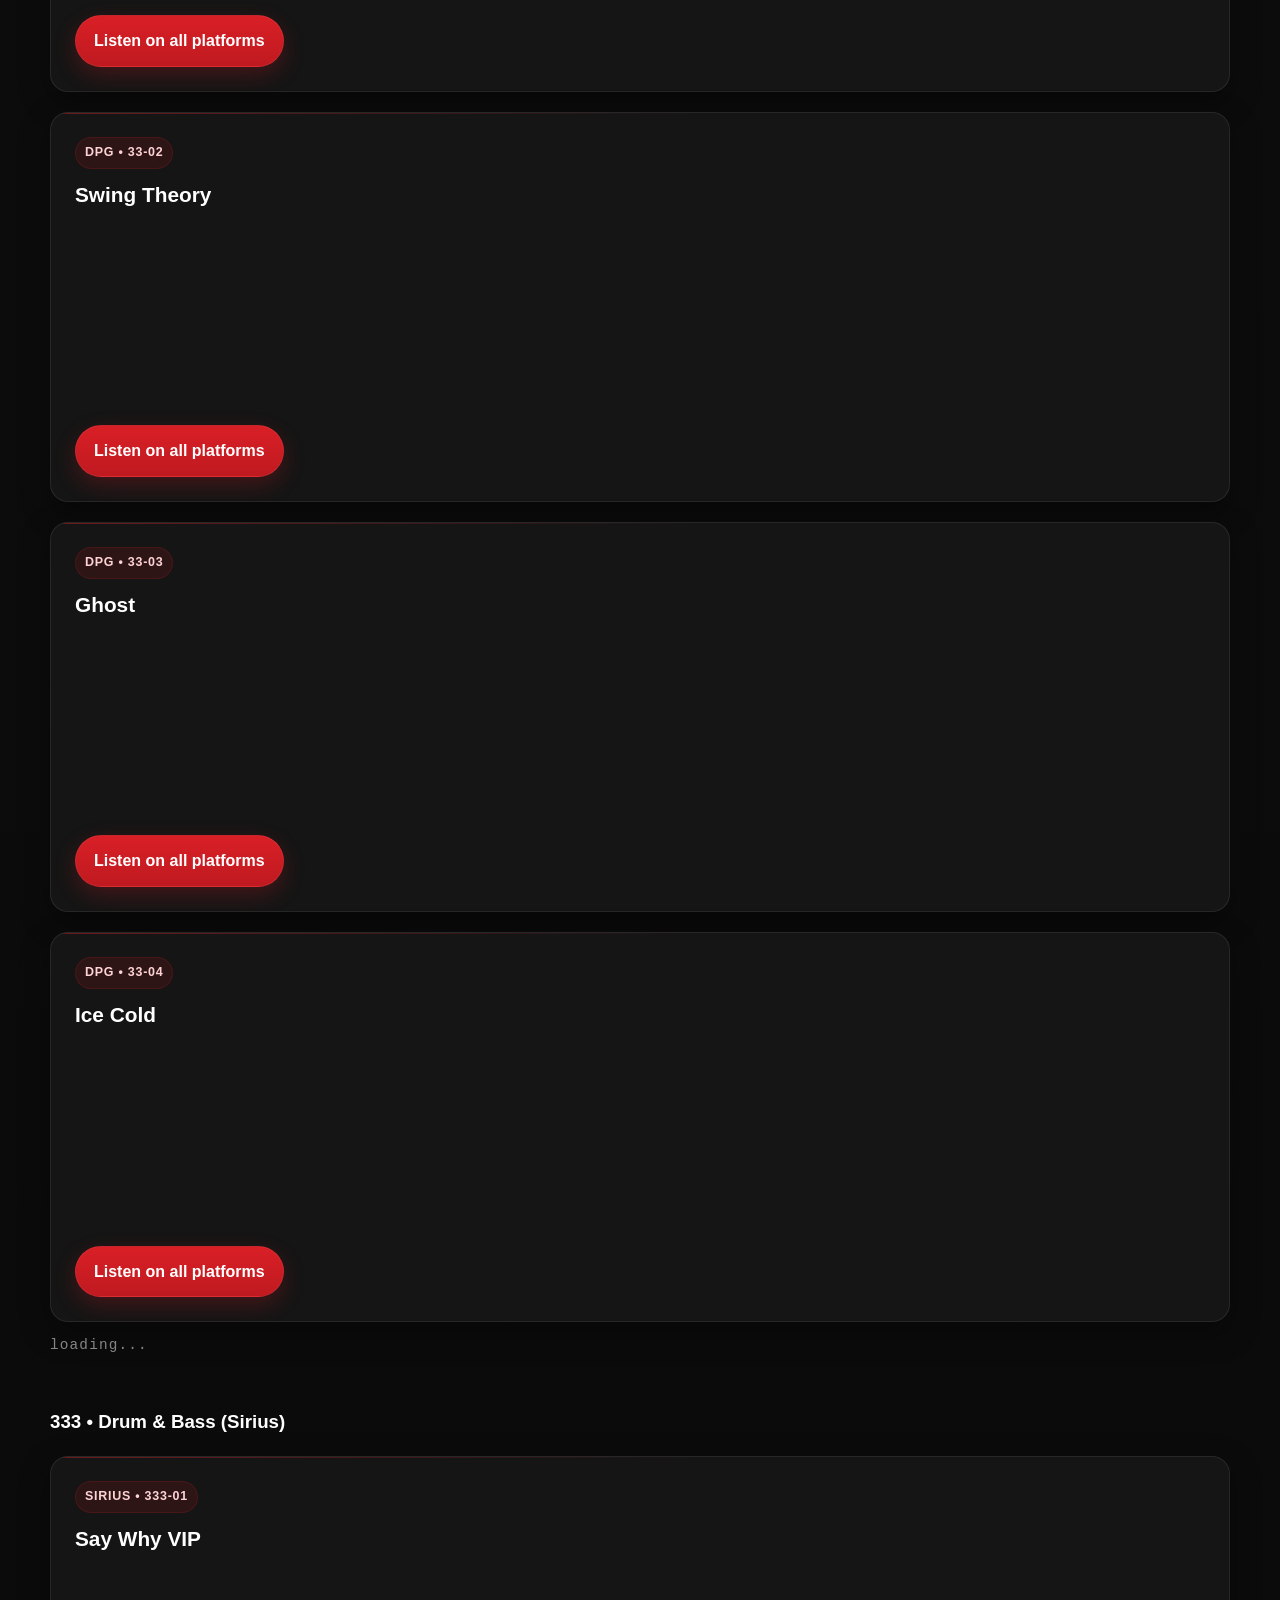
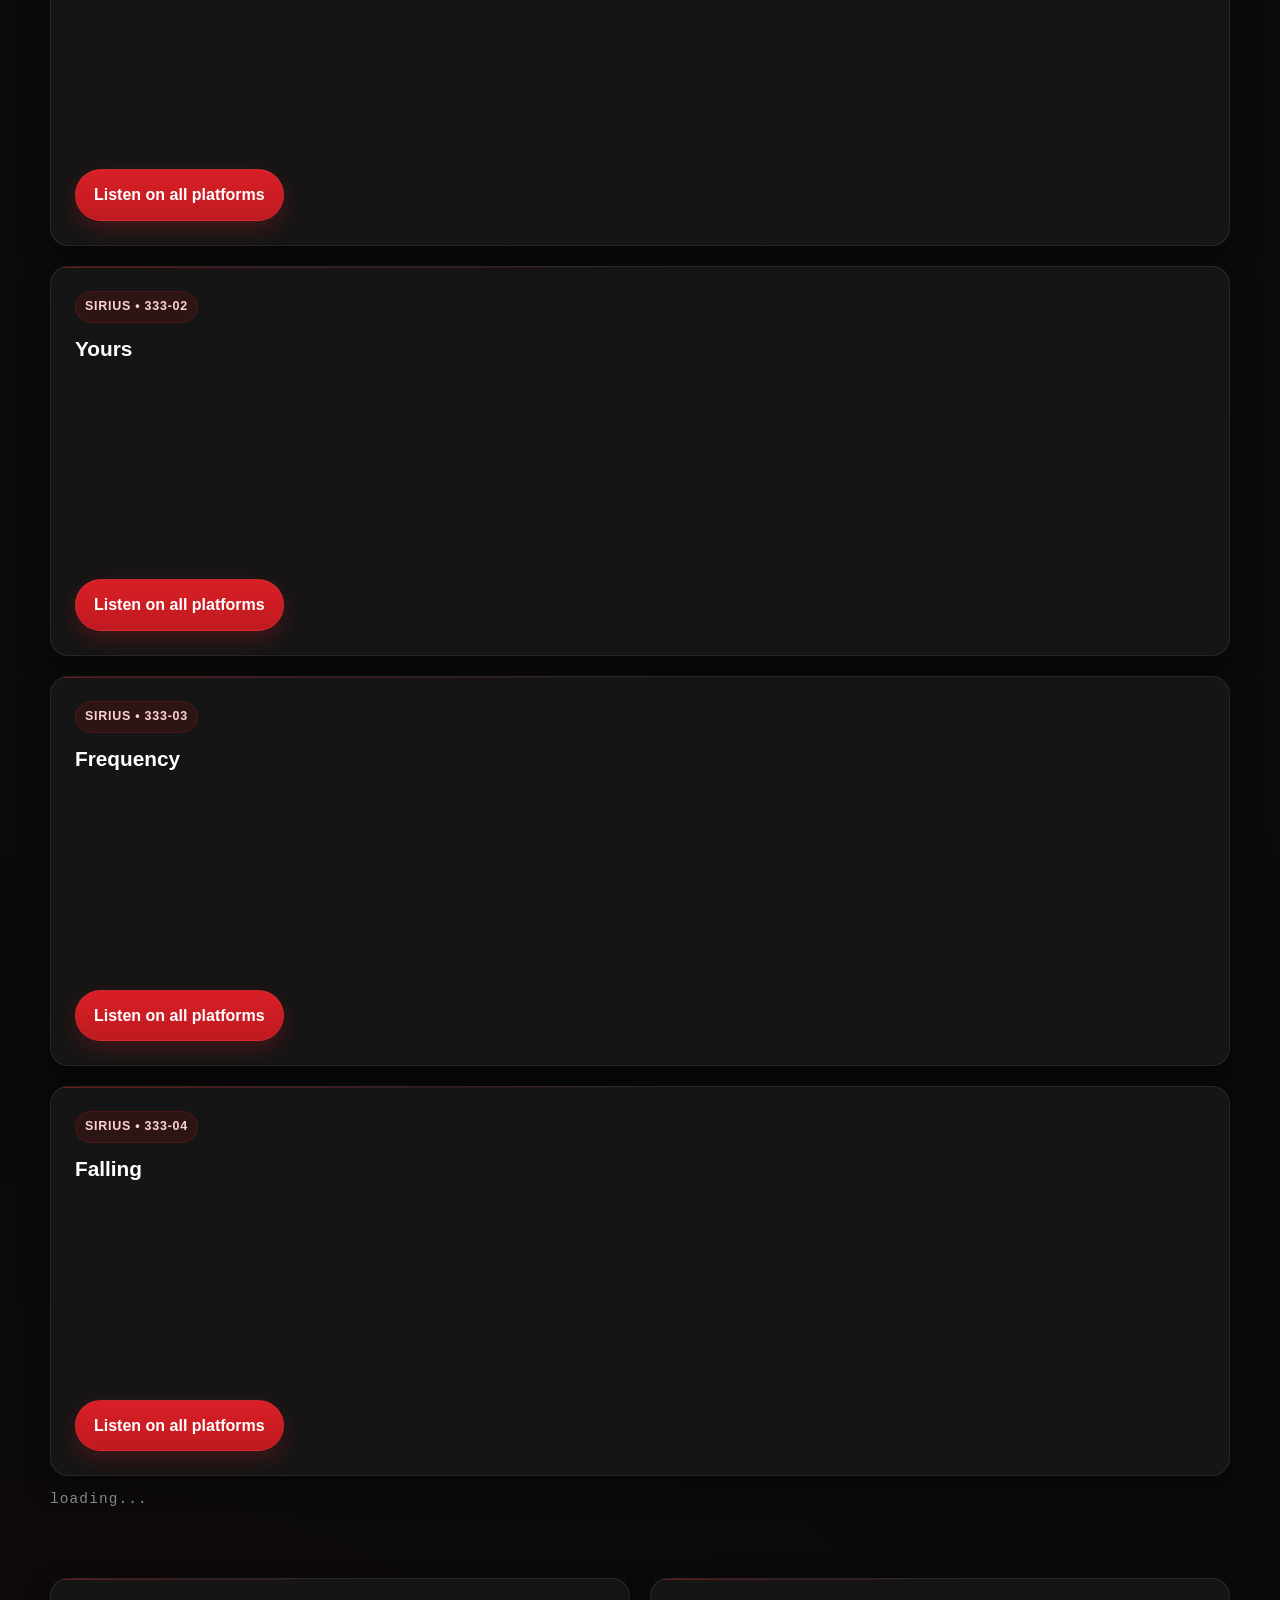
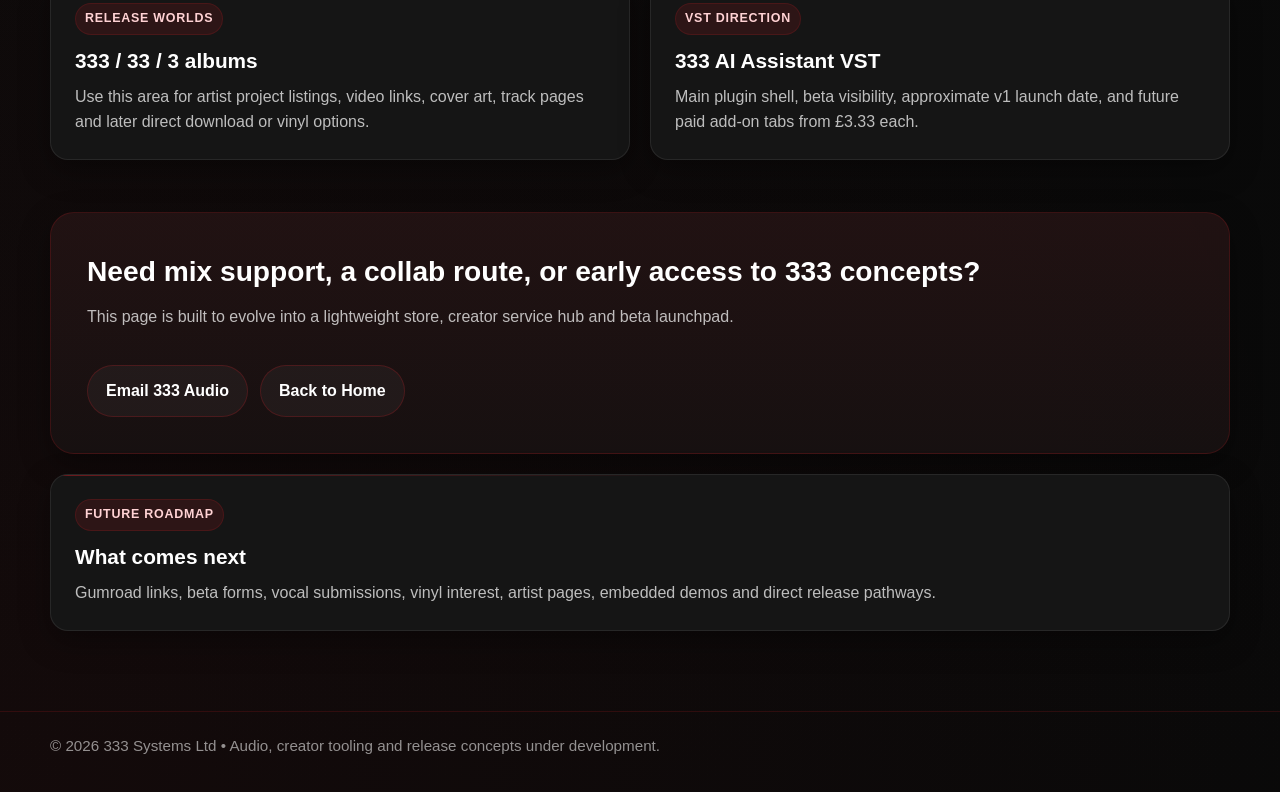
==== commit ca5f5d1f: "Update audio.html" ====
--- a/audio.html
+++ b/audio.html
@@ -72,7 +72,7 @@
         <div class="grid grid-3">
 
             <div class="card">
-                <div class="pill">From £33</div>
+                
                 <h3>Mix feedback</h3>
                 <p>
                     Practical feedback on impact, clarity, low-end, arrangement and overall translation.
@@ -85,7 +85,7 @@
             </div>
 
             <div class="card">
-                <div class="pill">From £33.33</div>
+               
                 <h3>Mastering / polish</h3>
                 <p>
                     Budget-friendly polishing, mastering and creative workflow support under the 333 brand language.
@@ -98,15 +98,15 @@
             </div>
 
             <div class="card">
-                <div class="pill">33p+</div>
+                
                 <h3>Direct downloads</h3>
                 <p>
-                    Test low-friction direct download offers for tracks and albums, then scale later if demand hits.
+                    Simple direct downloads for tracks and releases — no friction, just access.
                 </p>
                 <ul>
-                    <li>Singles and album links</li>
-                    <li>Simple e-commerce path</li>
-                    <li>Good for proving demand</li>
+                    <li>Instant access to tracks and releases</li>
+                    <li>Simple purchase flow</li>
+                    <li>Built for listeners, DJs and early supporters</li>
                 </ul>
             </div>
 
